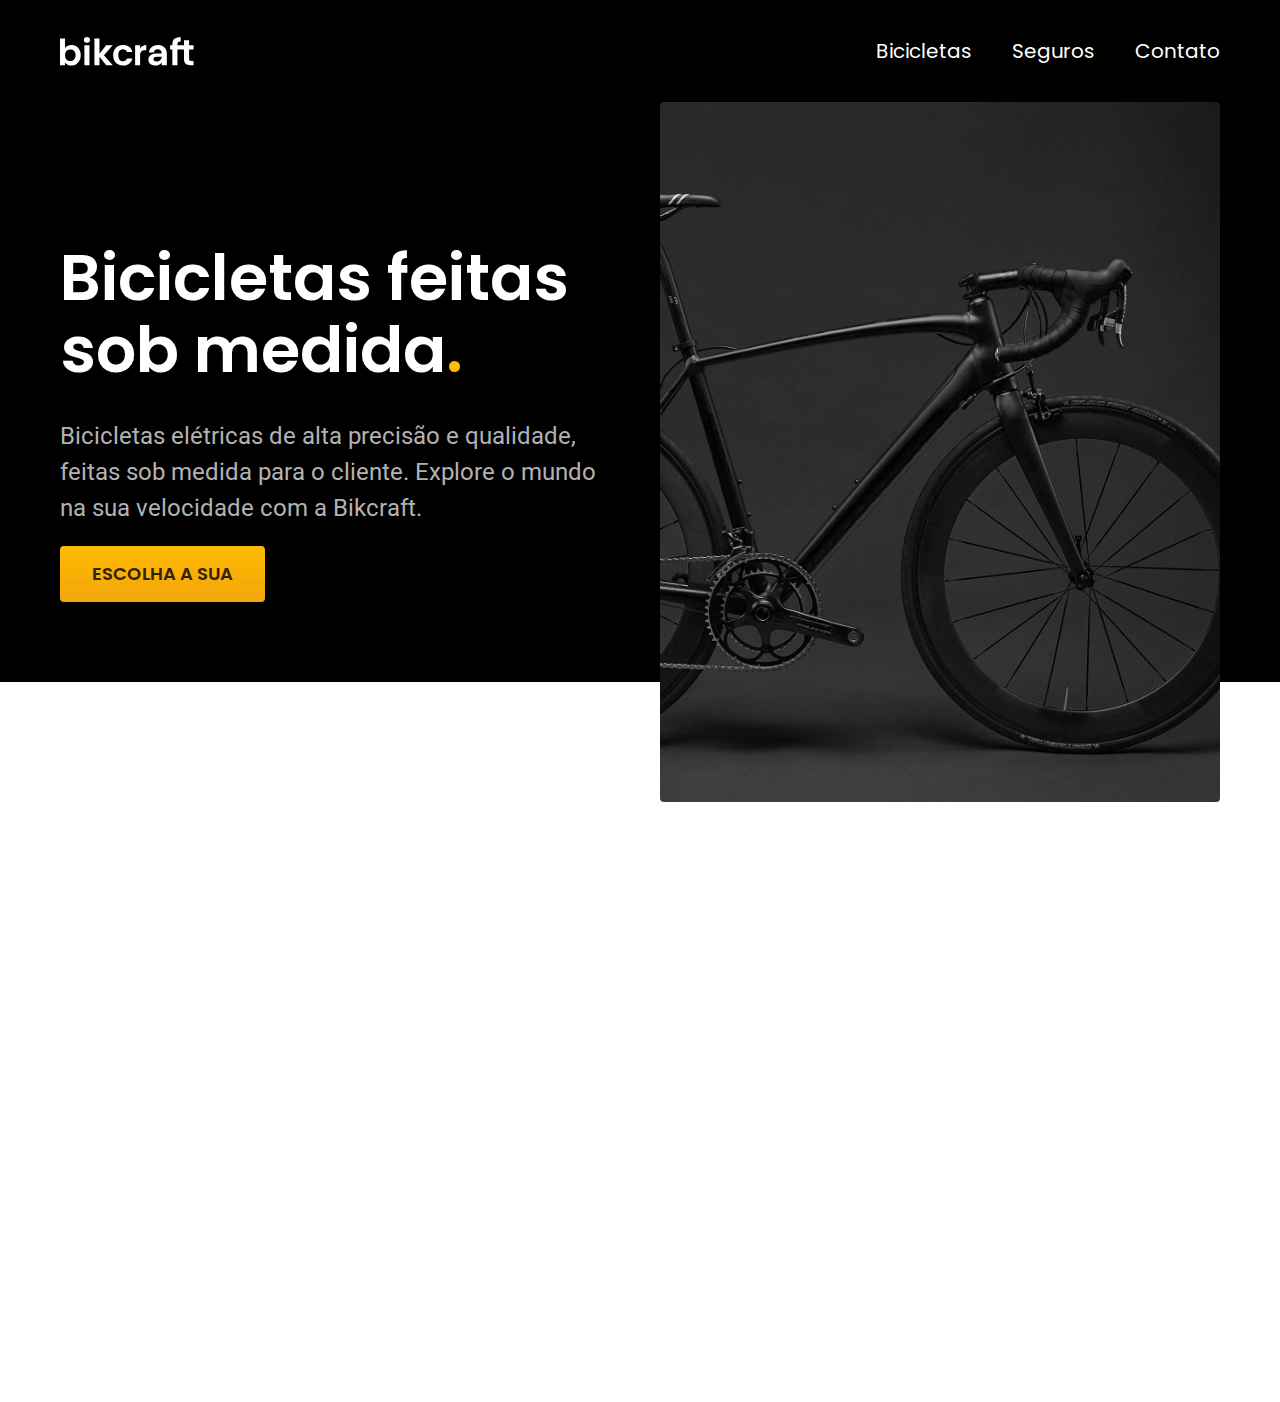
==== index.html @ b595d081 "introducao e css import" ====
<!DOCTYPE html>
<html lang="pr-br">

<head>
  <meta charset="UTF-8">
  <meta name="viewport" content="width=device-width, initial-scale=1.0">
  <title>Bikcraft - Bicicletas Elétricas</title>
  <meta name="description" content="Bicicletas elétricas de alta precisão e qualidade, feitas sob medida para o cliente. Explore o mundo na sua velocidade com a Bikcraft.">
  <link rel="stylesheet" href="./css/style.css">
  <link rel="preconnect" href="https://fonts.googleapis.com">
  <link rel="preconnect" href="https://fonts.gstatic.com" crossorigin>
  <link href="https://fonts.googleapis.com/css2?family=Poppins:ital,wght@0,100;0,200;0,300;0,400;0,500;0,600;0,700;0,800;0,900;1,100;1,200;1,300;1,400;1,500;1,600;1,700;1,800;1,900&family=Roboto:ital,wght@0,100;0,300;0,400;0,500;0,700;0,900;1,100;1,300;1,400;1,500;1,700;1,900&display=swap" rel="stylesheet">
</head>

<body>
  <header class="header-bg">
    <div class="header">
      <a href="./"><img src="/img/bikcraft.svg" alt=""></a>
      <nav aria-label="primaria">
        <ul class="header-menu">
          <li><a href="./bicicletas.html">Bicicletas</a></li>
          <li><a href="./seguros.html">Seguros</a></li>
          <li><a href="./contato.html">Contato</a></li>
        </ul>
      </nav>
    </div>
  </header>
  <main class="introducao-bg">
    <div class="introducao">
      <div class="introducao-conteudo">
        <h1>Bicicletas feitas sob medida<span>.</span></h1>
        <p>Bicicletas elétricas de alta precisão e qualidade, feitas sob medida para o cliente. Explore o mundo na sua velocidade com a Bikcraft.</p>
        <a class="btn" href="./bicicletas.html">Escolha a sua</a>
      </div>
      <div>
        <img src="/img/fotos/introducao.jpg" alt="Bicicleta elétrica preta">
      </div>
    </div>
  </main>
</body>

</html>
---- css/style.css ----
@import url(/css/global/global.css);
@import url(/css/global/header.css);

/* utilidades */
@import url(/css/utilidades/componentes.css);

/* home */
@import url(/css/home/introducao.css);
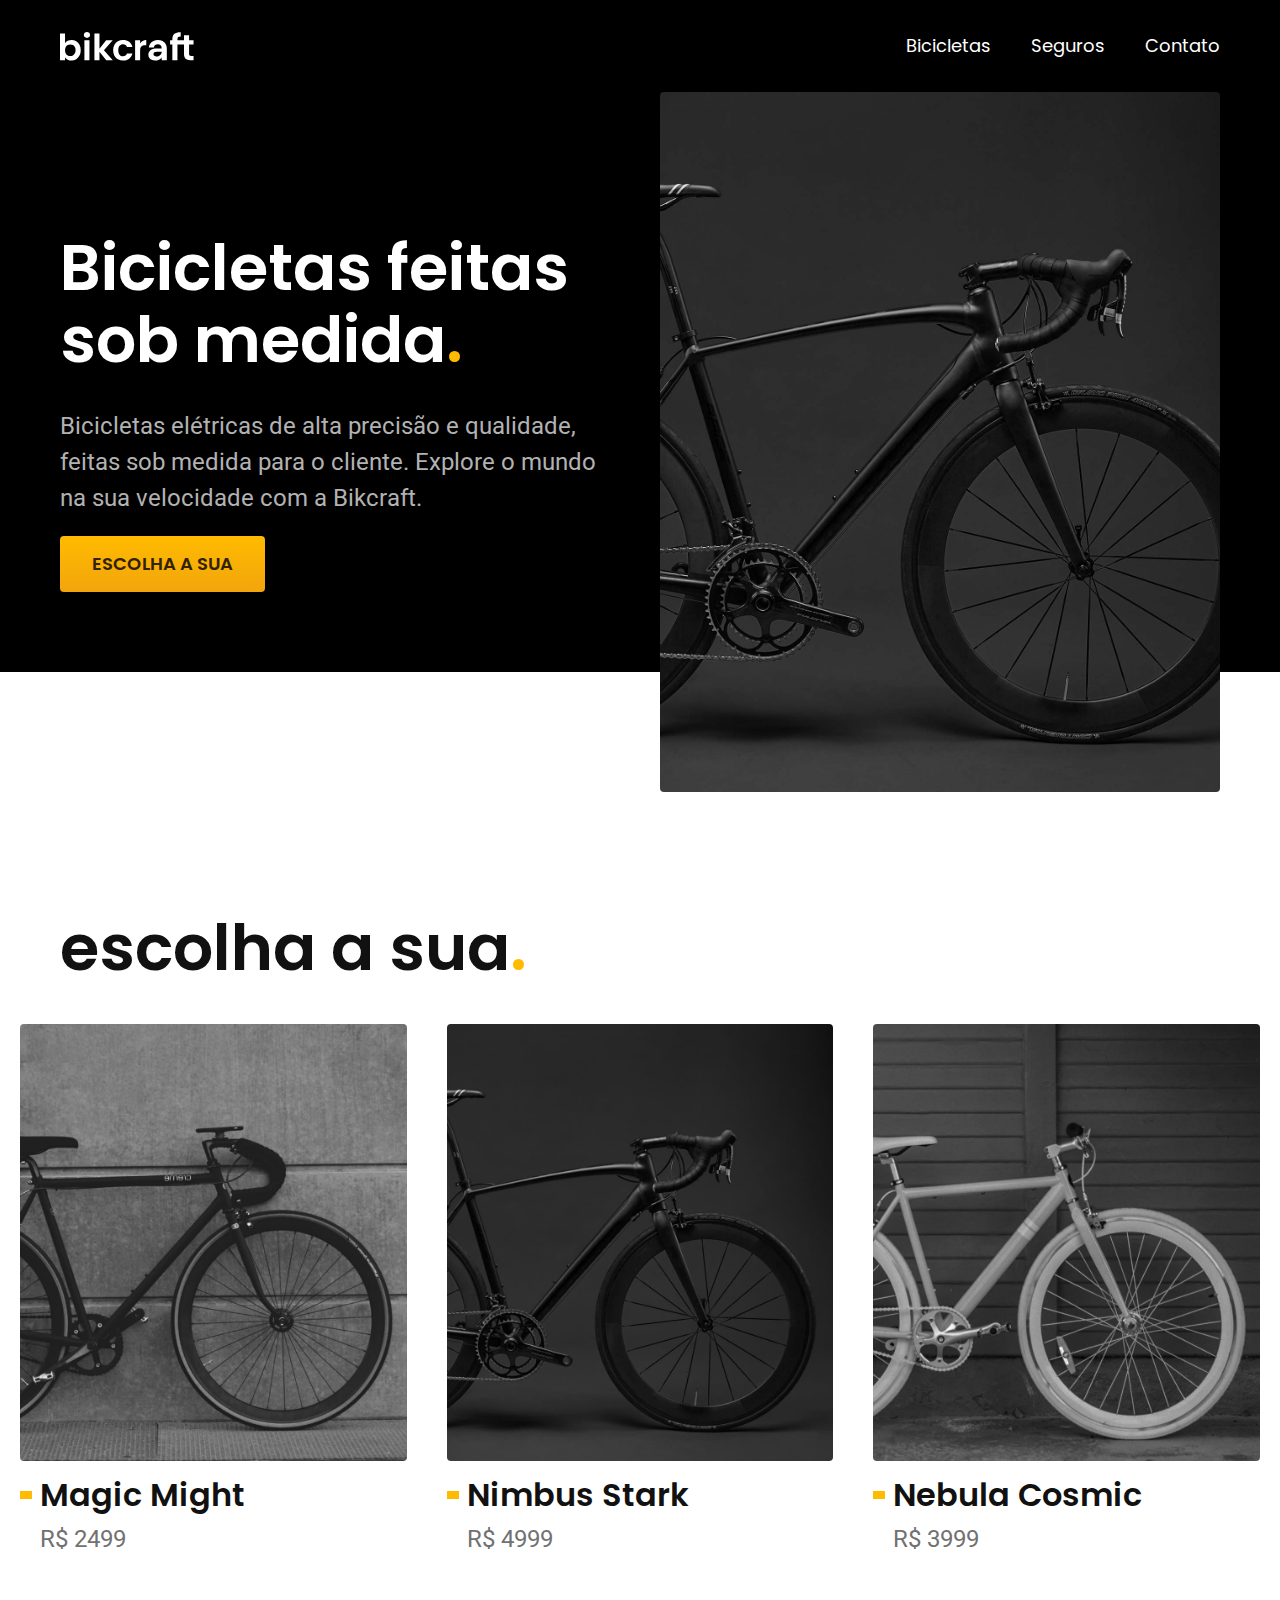
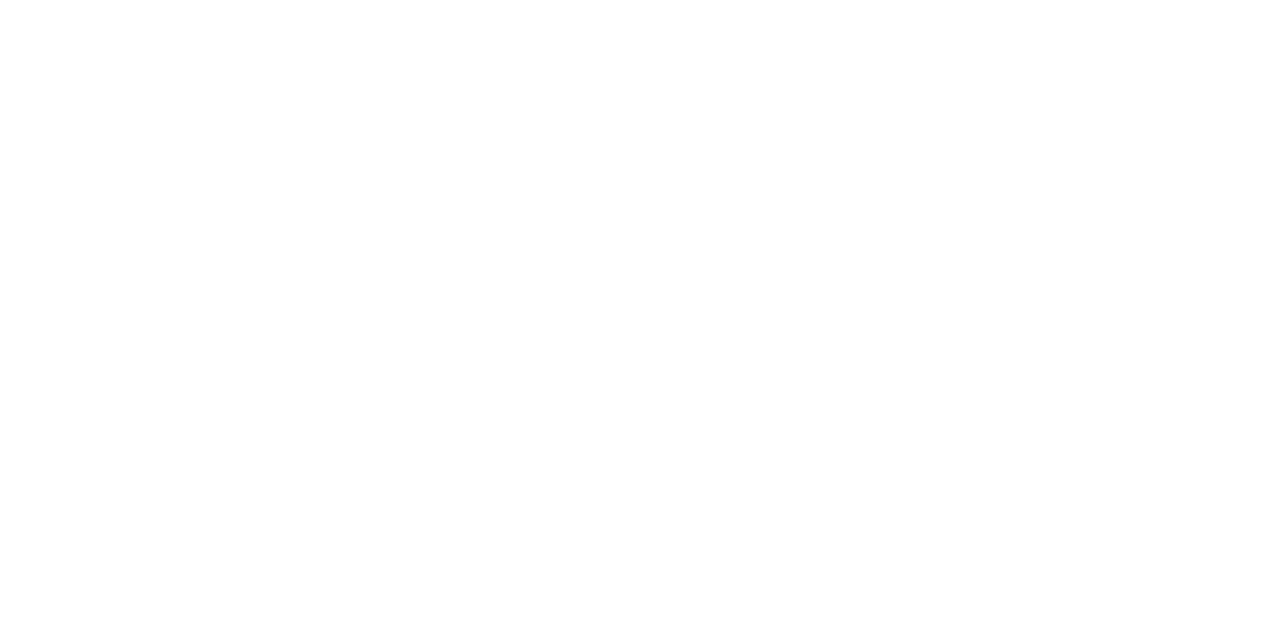
==== commit 618edbe6: "Correção da foto e área de esclher bike" ====
--- a/index.html
+++ b/index.html
@@ -14,10 +14,10 @@
 
 <body>
   <header class="header-bg">
-    <div class="header">
+    <div class="header container">
       <a href="./"><img src="/img/bikcraft.svg" alt=""></a>
       <nav aria-label="primaria">
-        <ul class="header-menu">
+        <ul class="header-menu cor-0 font-1-m">
           <li><a href="./bicicletas.html">Bicicletas</a></li>
           <li><a href="./seguros.html">Seguros</a></li>
           <li><a href="./contato.html">Contato</a></li>
@@ -26,10 +26,10 @@
     </div>
   </header>
   <main class="introducao-bg">
-    <div class="introducao">
+    <div class="introducao container">
       <div class="introducao-conteudo">
-        <h1>Bicicletas feitas sob medida<span>.</span></h1>
-        <p>Bicicletas elétricas de alta precisão e qualidade, feitas sob medida para o cliente. Explore o mundo na sua velocidade com a Bikcraft.</p>
+        <h1 class="font-1-xxl">Bicicletas feitas sob medida<span class="cor-p1">.</span></h1>
+        <p class="font-2-l cor-5">Bicicletas elétricas de alta precisão e qualidade, feitas sob medida para o cliente. Explore o mundo na sua velocidade com a Bikcraft.</p>
         <a class="btn" href="./bicicletas.html">Escolha a sua</a>
       </div>
       <div>
@@ -37,6 +37,37 @@
       </div>
     </div>
   </main>
+  <article class="bicicletas-lista">
+    <h2 class="font-1-xxl container">escolha a sua<span class="cor-p1">.</span></h2>
+    <ul>
+
+      <li>
+        <a href="./bicicletas/magic.html">
+          <img src="/img/bicicletas/magic-home.jpg" alt="Bicicleta Preta">
+          <h3 class="font-1-xl">Magic Might</h3>
+          <span class="font-2-l cor-8">R$ 2499</span>
+        </a>
+      </li>
+
+      <li>
+        <a href="./bicicletas/nimbus.html">
+          <img src="/img/bicicletas/nimbus-home.jpg" alt="Bicicleta Preta">
+          <h3 class="font-1-xl">Nimbus Stark</h3>
+          <span class="font-2-l cor-8">R$ 4999</span>
+        </a>
+      </li>
+
+      <li>
+        <a href="./bicicletas/nebula.html">
+          <img src="/img/bicicletas/nebula-home.jpg" alt="Bicicleta Branca">
+          <h3 class="font-1-xl">Nebula Cosmic</h3>
+          <span class="font-2-l cor-8">R$ 3999</span>
+        </a>
+      </li>
+
+    </ul>
+  </article>
+
 </body>
 
 </html>--- a/css/style.css
+++ b/css/style.css
@@ -3,6 +3,9 @@
 
 /* utilidades */
 @import url(/css/utilidades/componentes.css);
+@import url(/css/utilidades/tipografia.css);
+@import url(/css/utilidades/cores.css);
 
 /* home */
 @import url(/css/home/introducao.css);
+@import url(/css/home/bicicletas.css);
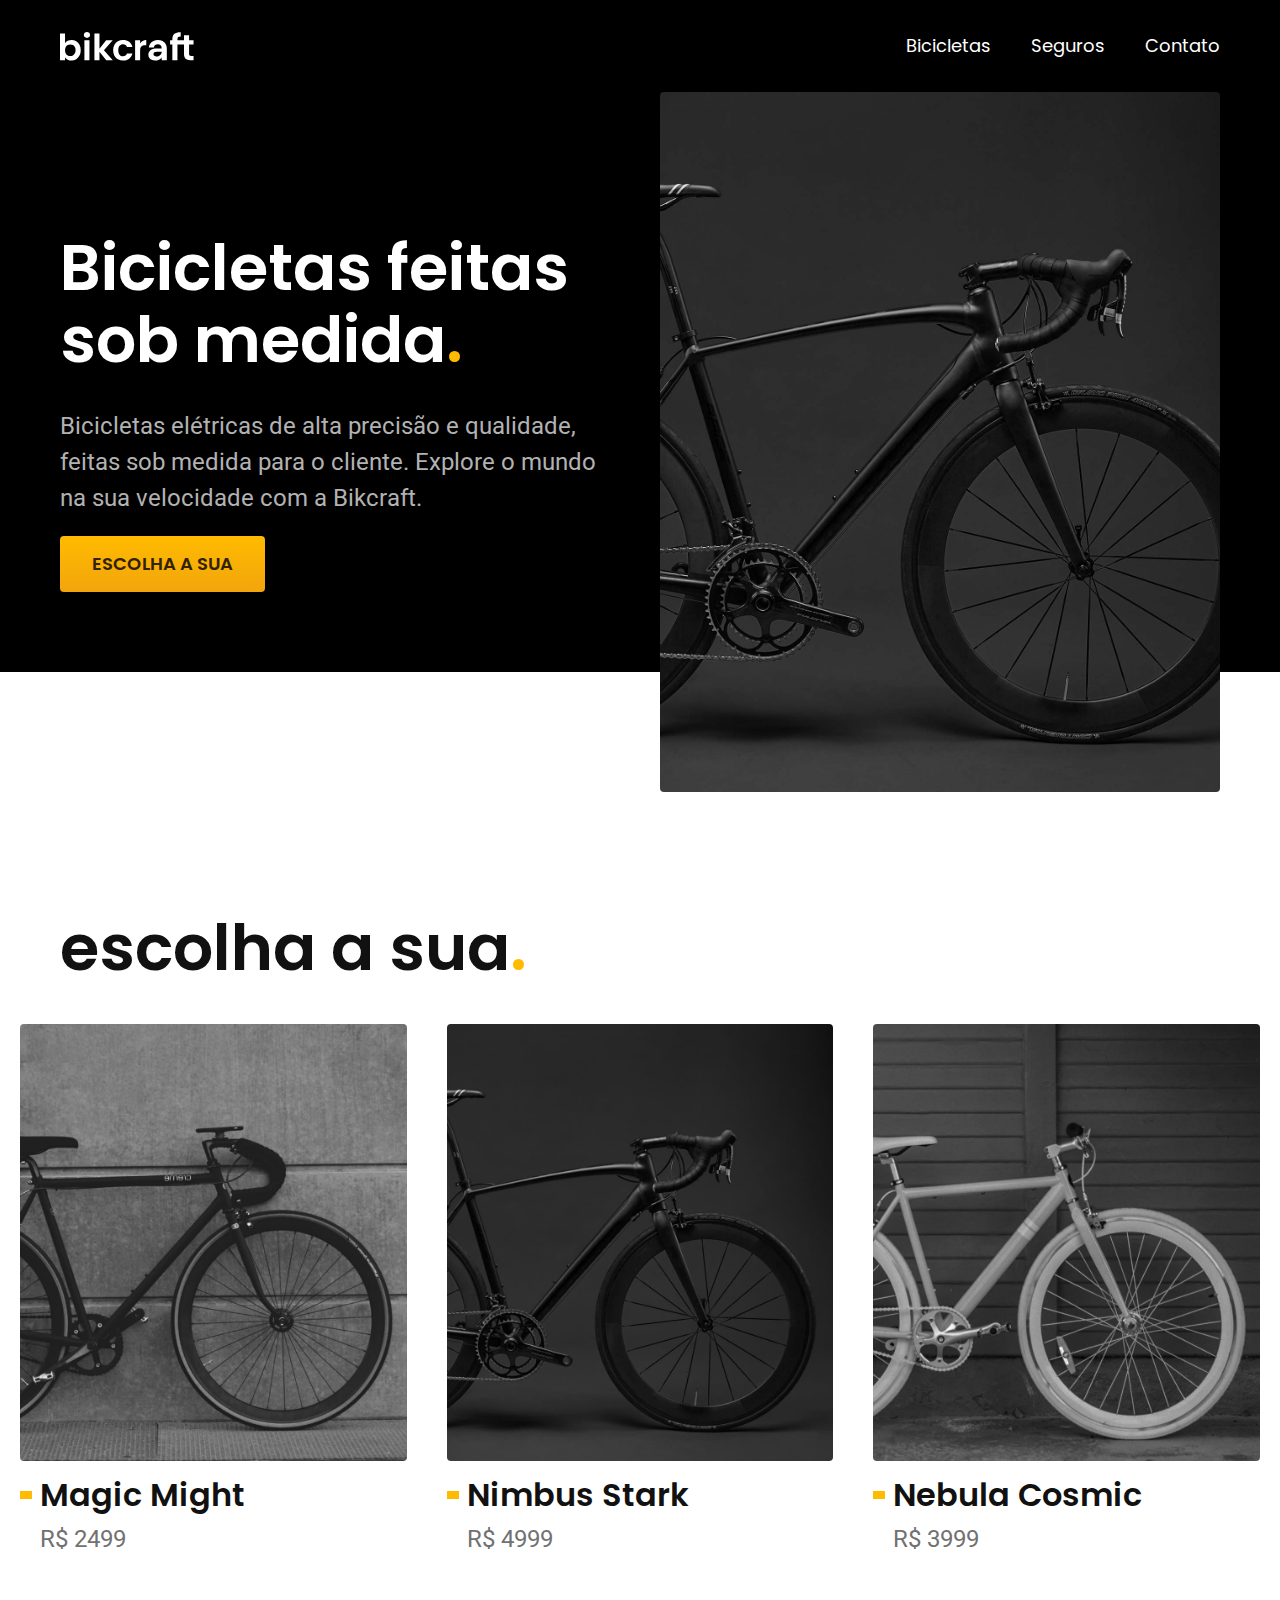
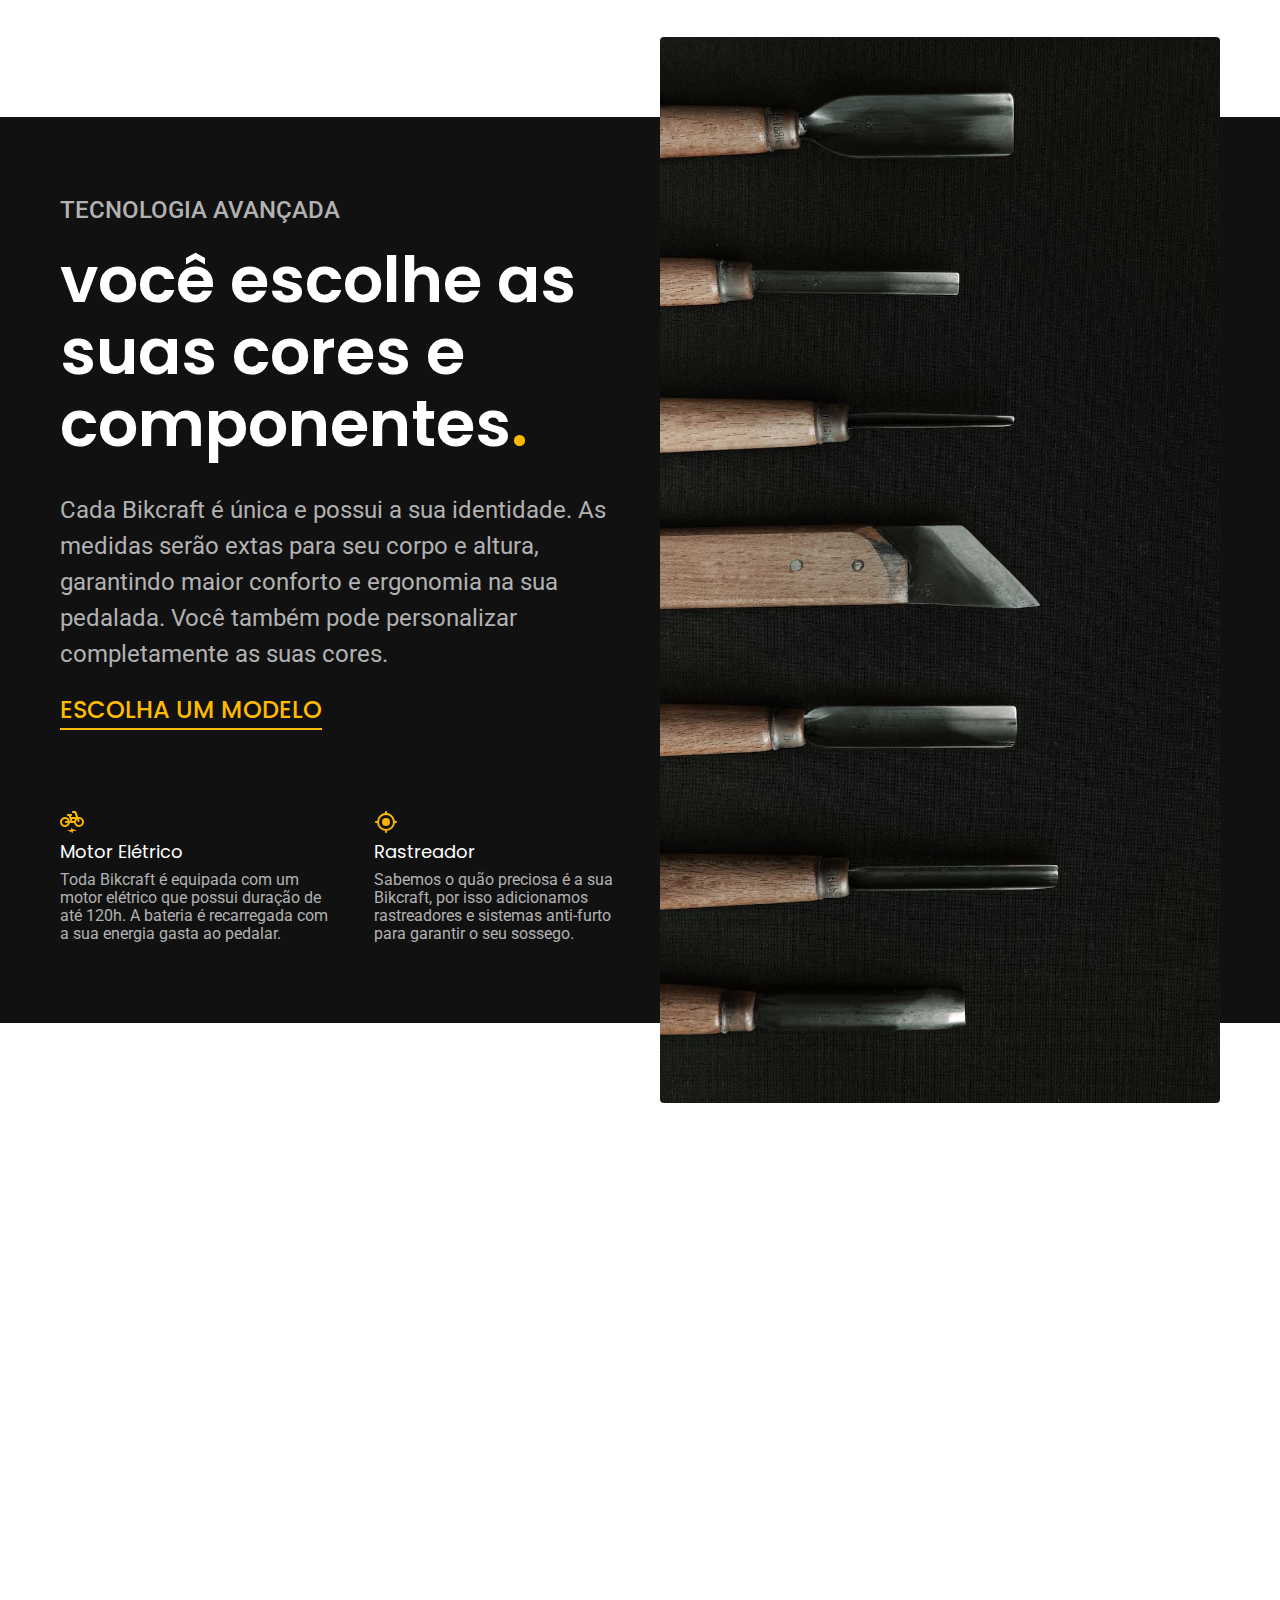
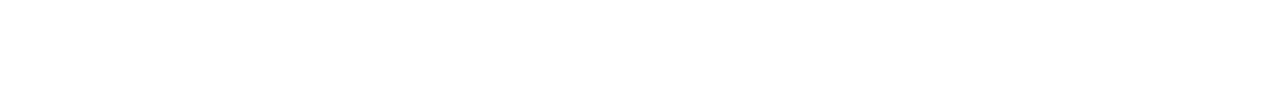
==== commit 5a471c65: "Ferramentas na home" ====
--- a/index.html
+++ b/index.html
@@ -67,7 +67,32 @@
 
     </ul>
   </article>
+  <article class="tecnologia-bg">
+    <div class="tecnologia container">
+      <div class="tecnologia-conteudo">
+        <span class="font-2-l-b cor-5">Tecnologia Avançada</span>
+        <h2 class="font-1-xxl cor-0">você escolhe as suas cores e componentes<span class="cor-p1">.</span></h2>
+        <p class="font-2-l cor-5">Cada Bikcraft é única e possui a sua identidade. As medidas serão extas para seu corpo e altura, garantindo maior conforto e ergonomia na sua pedalada. Você também pode personalizar completamente as suas cores.</p>
+        <a class="link" href="./bicicletas.html">Escolha um modelo</a>
 
+        <div class="tecnologia-vantagens">
+          <div>
+            <img src="/img/icones/eletrica.svg" alt="">
+            <h3 class="font-1-m cor-0">Motor Elétrico</h3>
+            <p class="font-2-s cor-5">Toda Bikcraft é equipada com um motor elétrico que possui duração de até 120h. A bateria é recarregada com a sua energia gasta ao pedalar.</p>
+          </div>
+
+          <div>
+            <img src="/img/icones/rastreador.svg" alt="">
+            <h3 class="font-1-m cor-0">Rastreador</h3>
+            <p class="font-2-s cor-5">Sabemos o quão preciosa é a sua Bikcraft, por isso adicionamos rastreadores e sistemas anti-furto para garantir o seu sossego.</p>
+          </div>
+        </div>
+
+      </div>
+      <div class="tecnologia-imagem"><img src="/img/fotos/tecnologia.jpg" alt="ferramentas"></div>
+    </div>
+    <article>
 </body>
 
 </html>--- a/css/style.css
+++ b/css/style.css
@@ -9,3 +9,4 @@
 /* home */
 @import url(/css/home/introducao.css);
 @import url(/css/home/bicicletas.css);
+@import url(/css/home/tecnologia.css);
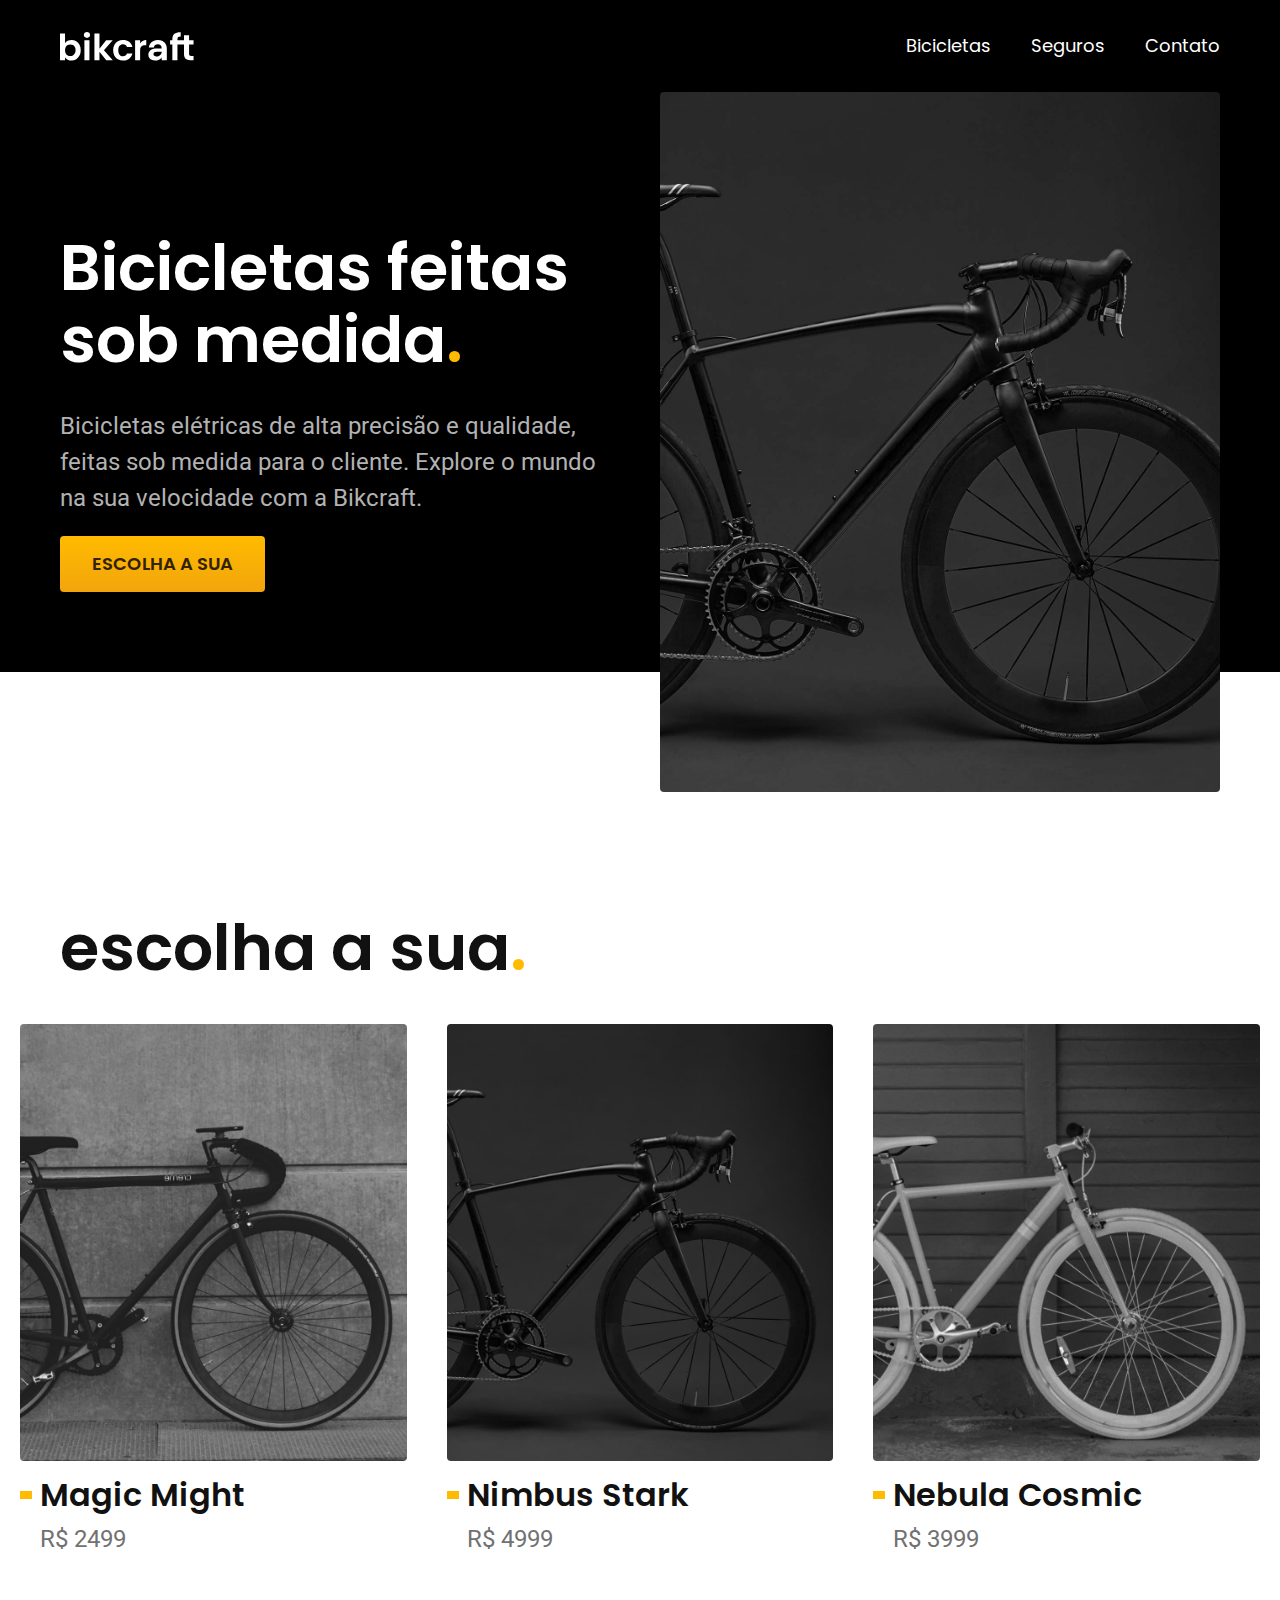
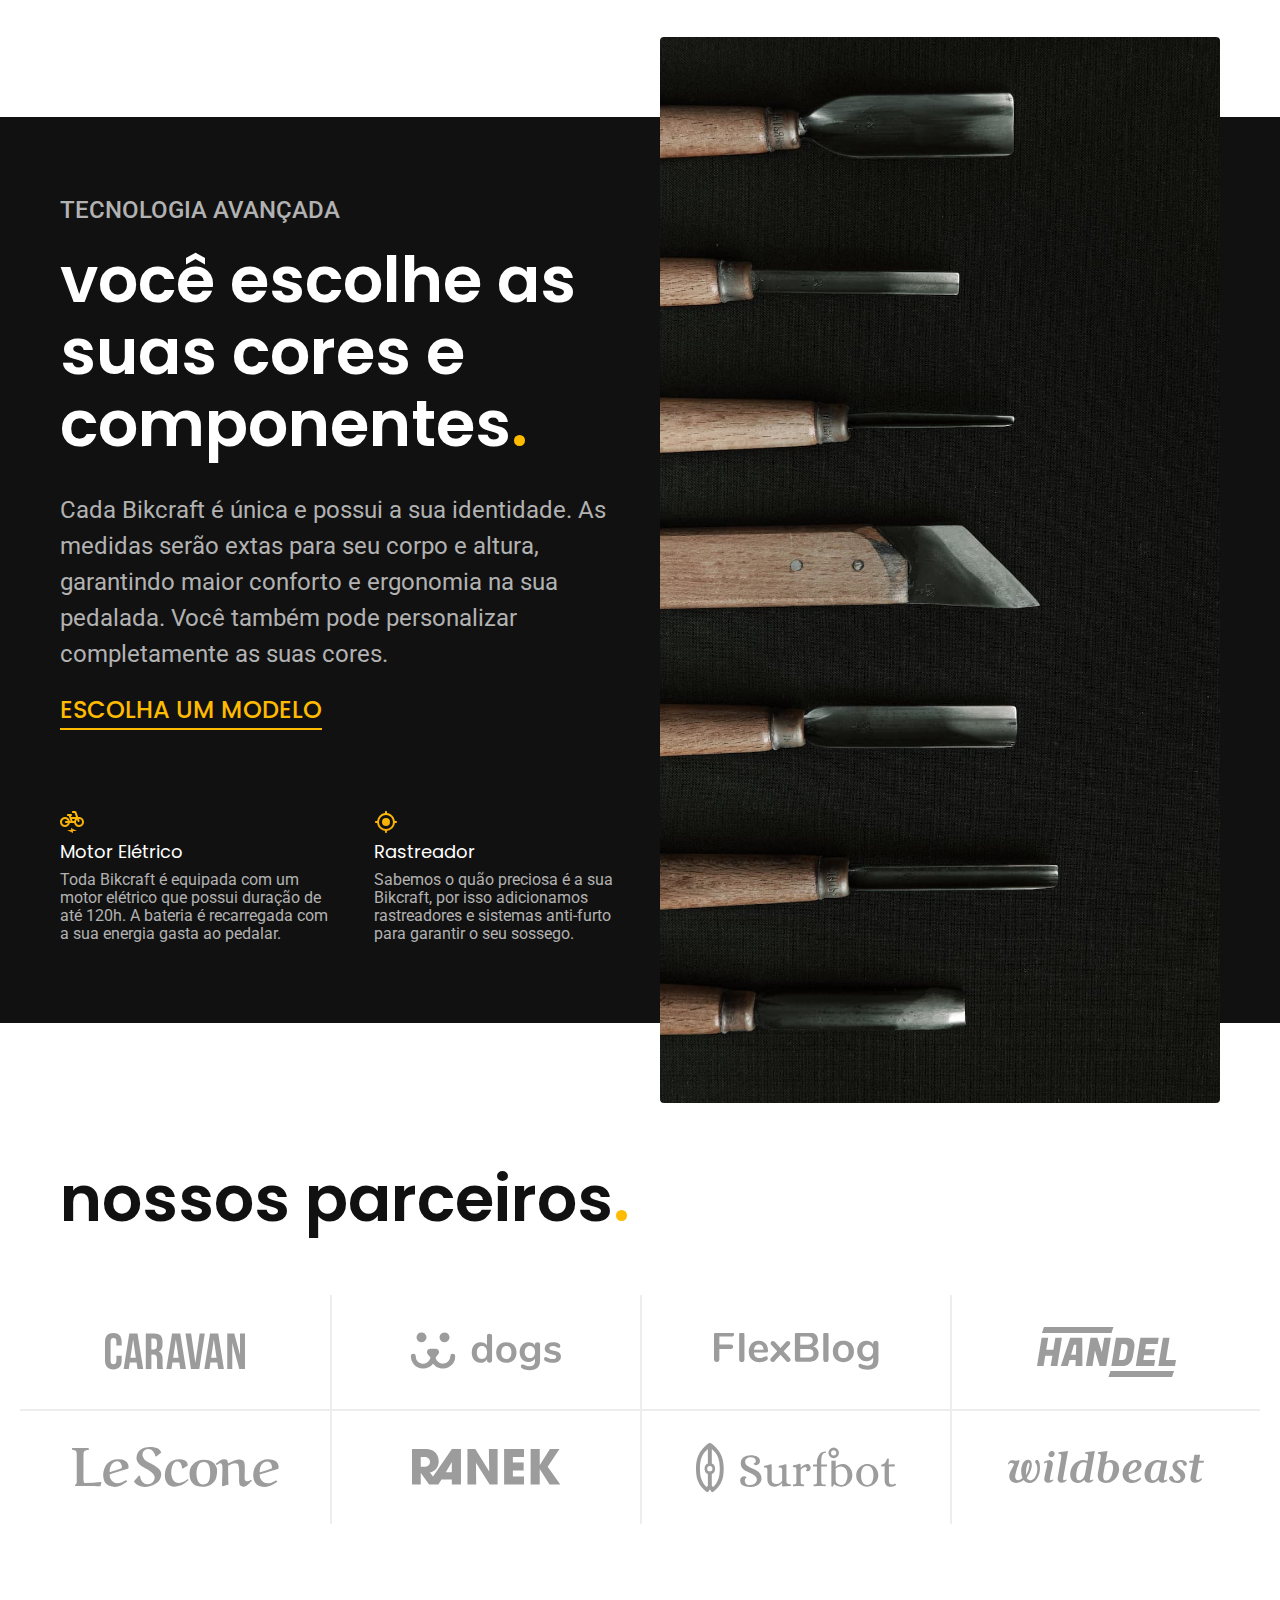
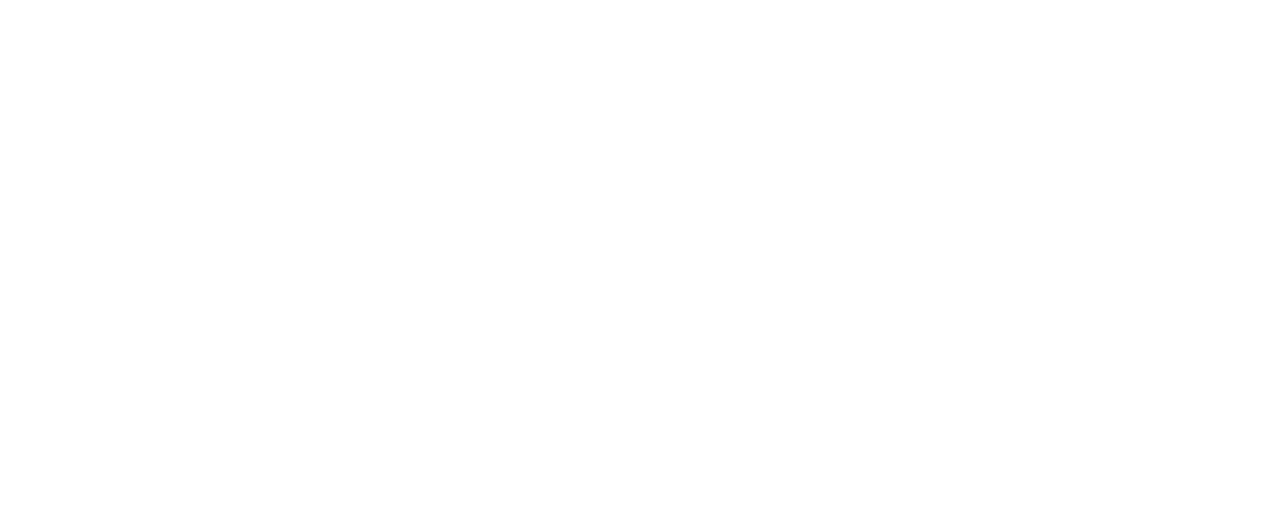
==== commit 1f17c250: "Add nossos parceiros" ====
--- a/index.html
+++ b/index.html
@@ -92,7 +92,22 @@
       </div>
       <div class="tecnologia-imagem"><img src="/img/fotos/tecnologia.jpg" alt="ferramentas"></div>
     </div>
-    <article>
+  </article>
+
+  <section class="parceiros">
+    <h2 class="font-1-xxl container">nossos parceiros<span class="cor-p1">.</span></h2>
+    <ul>
+      <li><img src="/img/parceiros/caravan.svg" alt="caravan"></li>
+      <li><img src="/img/parceiros/dogs.svg" alt="dogs"></li>
+      <li><img src="/img/parceiros/flexblog.svg" alt="flexblog"></li>
+      <li><img src="/img/parceiros/handel.svg" alt="hendel"></li>
+      <li><img src="/img/parceiros/lescone.svg" alt="lescone"></li>
+      <li><img src="/img/parceiros/ranek.svg" alt="ranek"></li>
+      <li><img src="/img/parceiros/surfbot.svg" alt="surfbot"></li>
+      <li><img src="/img/parceiros/wildbeast.svg" alt="wildbeast"></li>
+    </ul>
+
+  </section>
 </body>
 
 </html>--- a/css/style.css
+++ b/css/style.css
@@ -10,3 +10,4 @@
 @import url(/css/home/introducao.css);
 @import url(/css/home/bicicletas.css);
 @import url(/css/home/tecnologia.css);
+@import url(/css/home/parceiros.css);
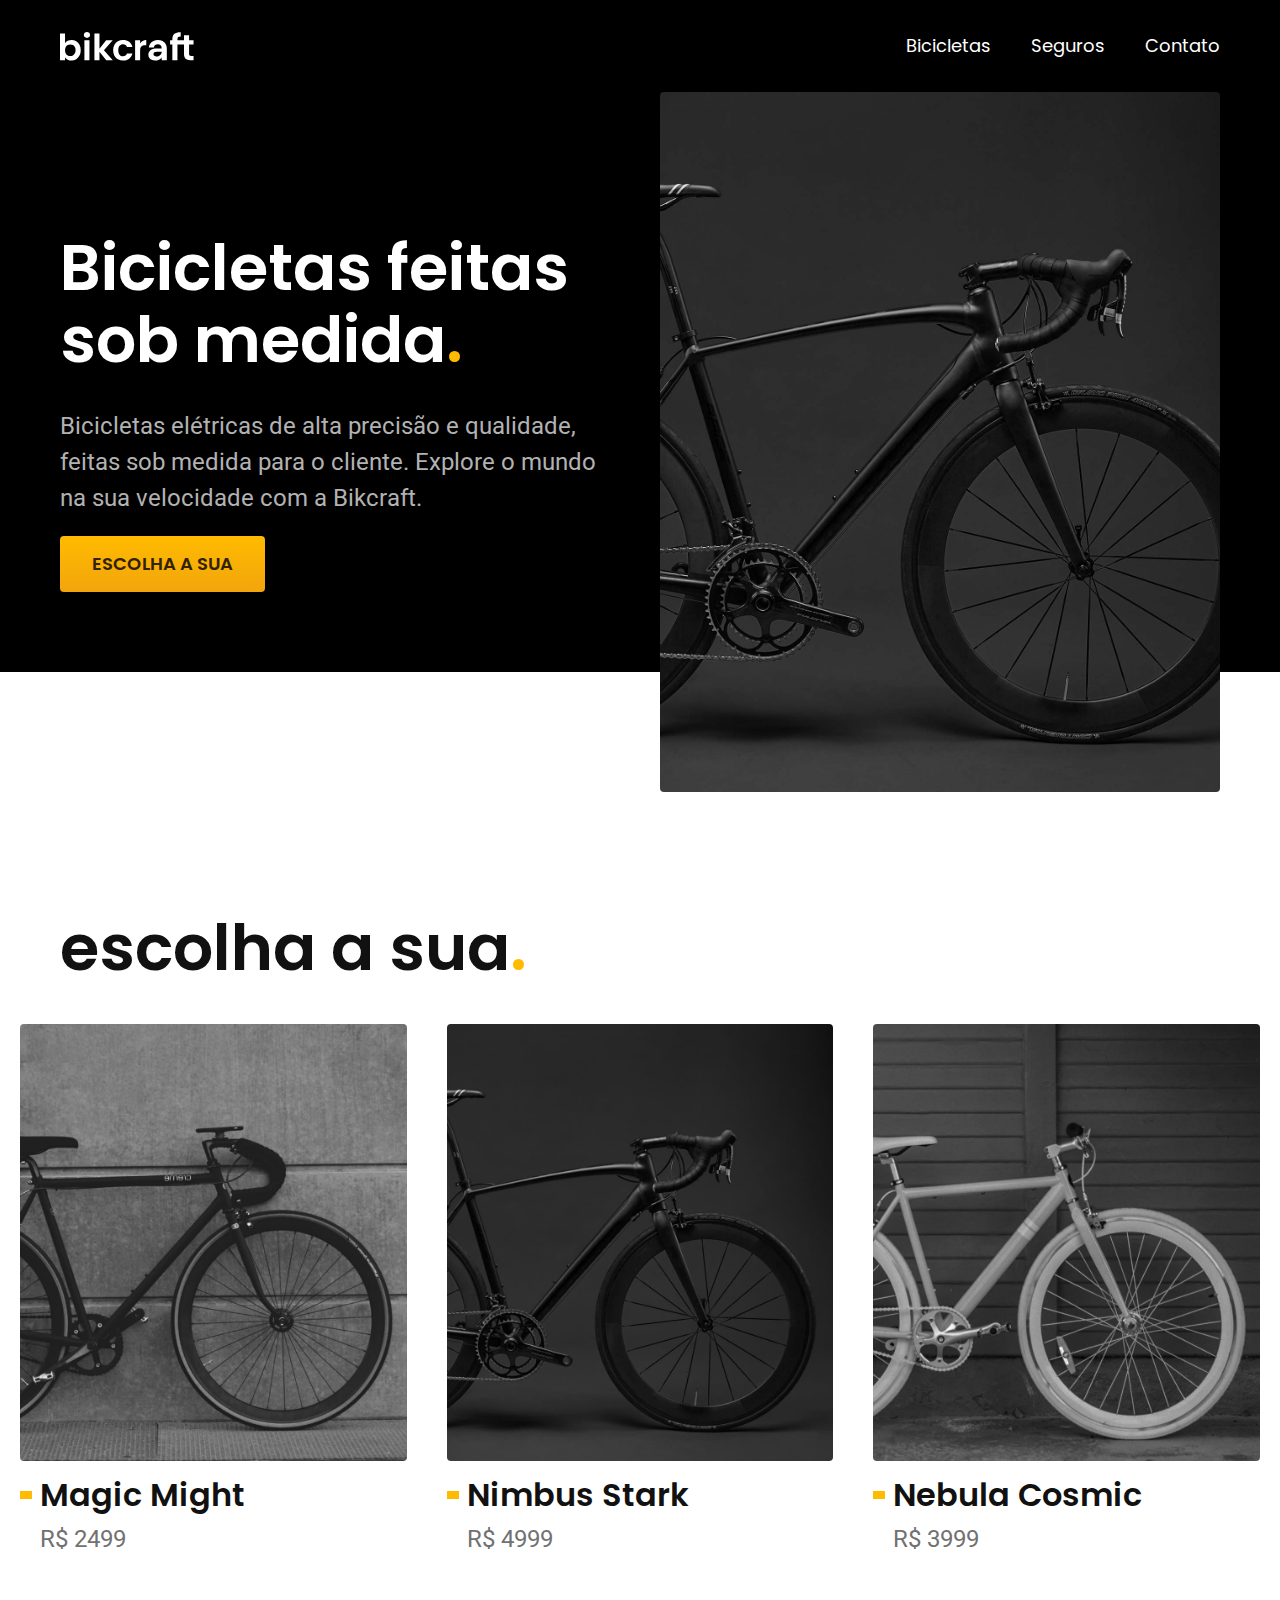
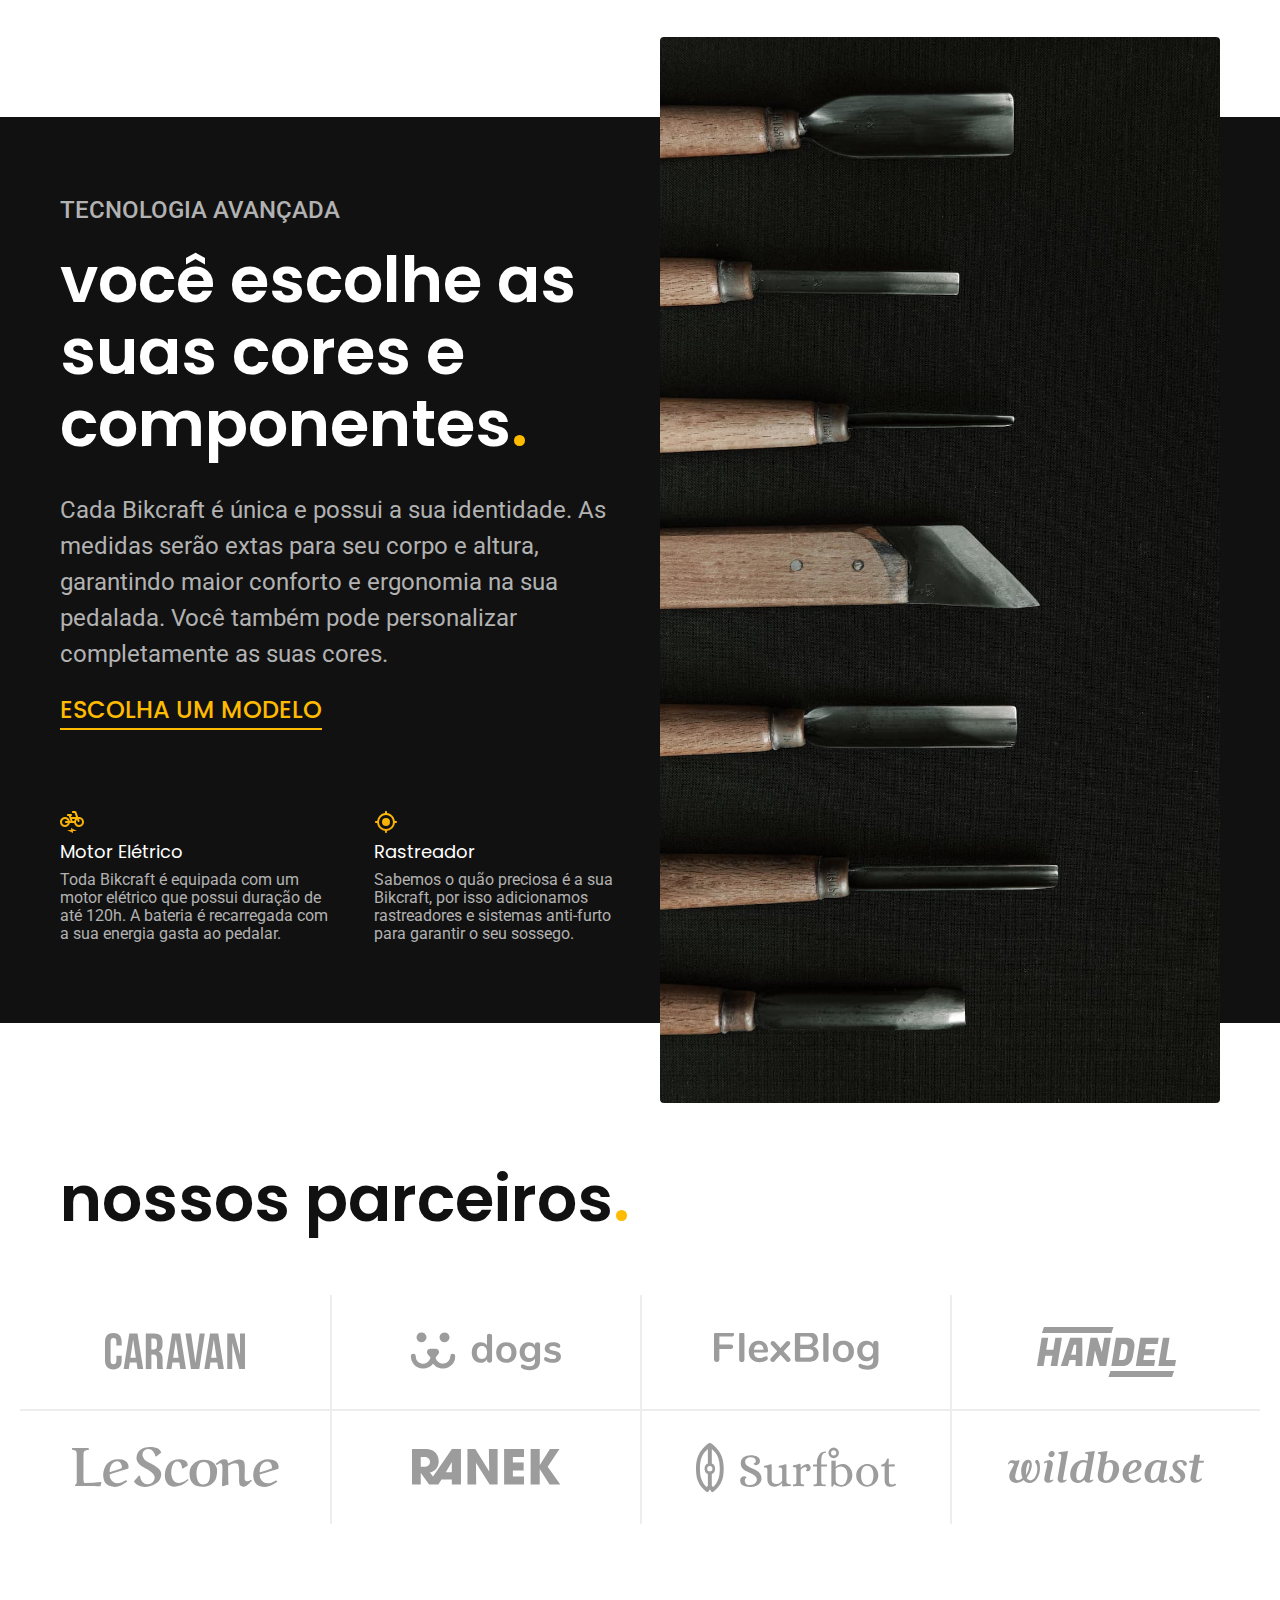
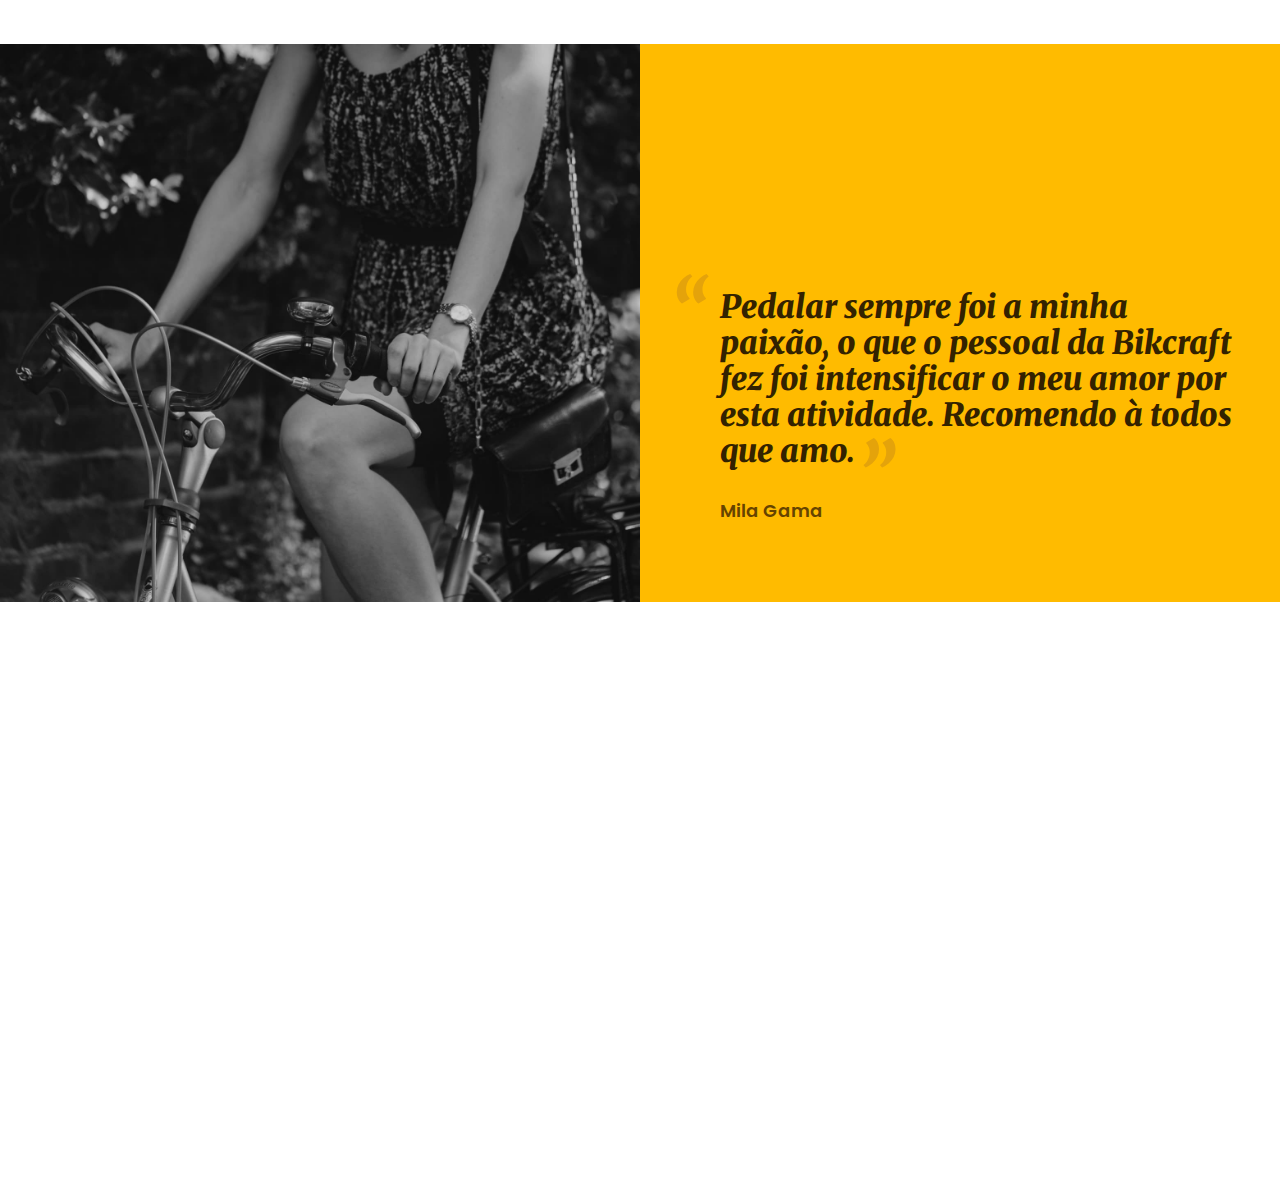
==== commit 01399d47: "Área de depoimento adicionada" ====
--- a/index.html
+++ b/index.html
@@ -10,6 +10,7 @@
   <link rel="preconnect" href="https://fonts.googleapis.com">
   <link rel="preconnect" href="https://fonts.gstatic.com" crossorigin>
   <link href="https://fonts.googleapis.com/css2?family=Poppins:ital,wght@0,100;0,200;0,300;0,400;0,500;0,600;0,700;0,800;0,900;1,100;1,200;1,300;1,400;1,500;1,600;1,700;1,800;1,900&family=Roboto:ital,wght@0,100;0,300;0,400;0,500;0,700;0,900;1,100;1,300;1,400;1,500;1,700;1,900&display=swap" rel="stylesheet">
+  <link href="https://fonts.googleapis.com/css2?family=Merriweather:ital,wght@0,300;0,400;0,700;0,900;1,300;1,400;1,700;1,900&display=swap" rel="stylesheet">
 </head>
 
 <body>
@@ -108,6 +109,15 @@
     </ul>
 
   </section>
+  <section aria-label="depoimento" class="depoimento">
+    <div class="depoimento-img"><img src="/img/fotos/depoimento.jpg" alt="Garota pedalando uma bikcraft"></div>
+    <div class="depoimento-conteudo">
+      <blockquote class="font-1-xl cor-p5">
+        <p class="depoimento-texto">Pedalar sempre foi a minha paixão, o que o pessoal da Bikcraft fez foi intensificar o meu amor por esta atividade. Recomendo à todos que amo.</p>
+      </blockquote>
+      <span class="depoimento-nome font-1-m-b cor-p4">Mila Gama</span>
+    </div>
+  </section>
 </body>
 
 </html>--- a/css/style.css
+++ b/css/style.css
@@ -11,3 +11,4 @@
 @import url(/css/home/bicicletas.css);
 @import url(/css/home/tecnologia.css);
 @import url(/css/home/parceiros.css);
+@import url(/css/home/depoimento.css);
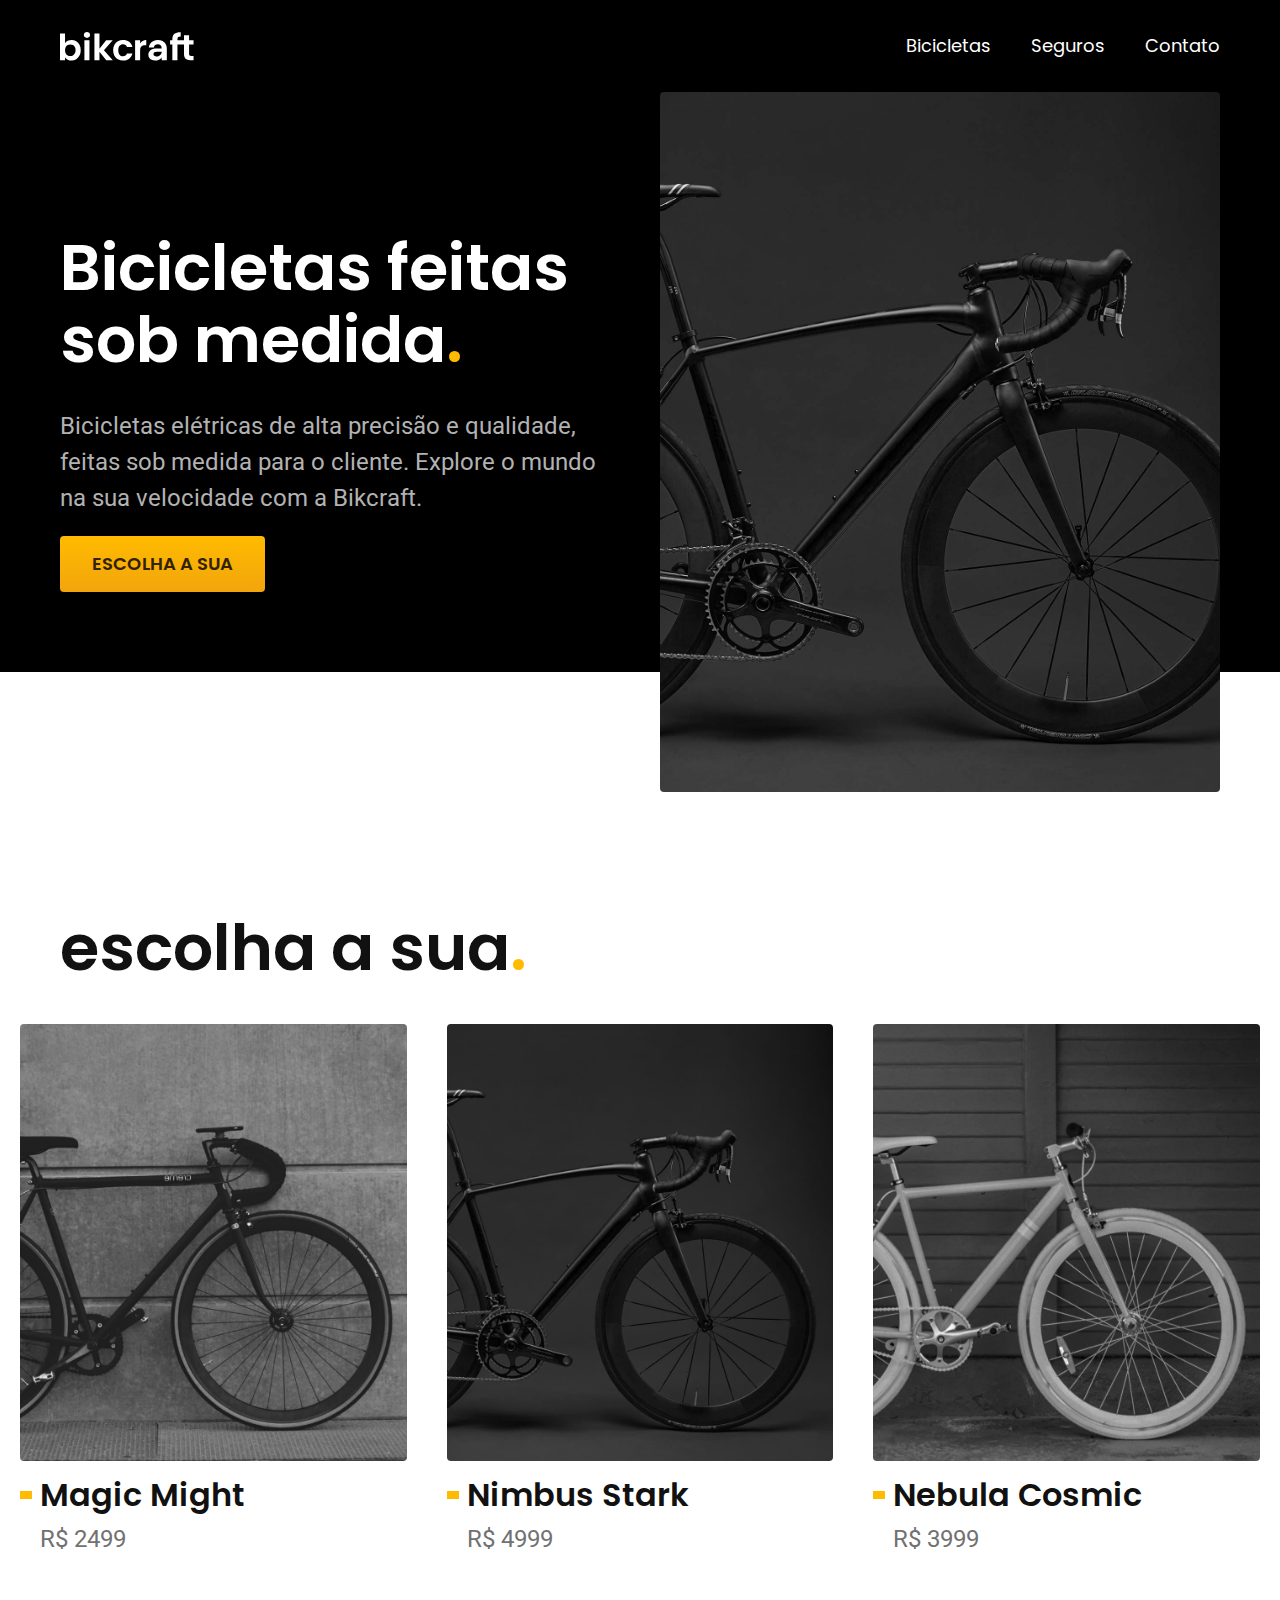
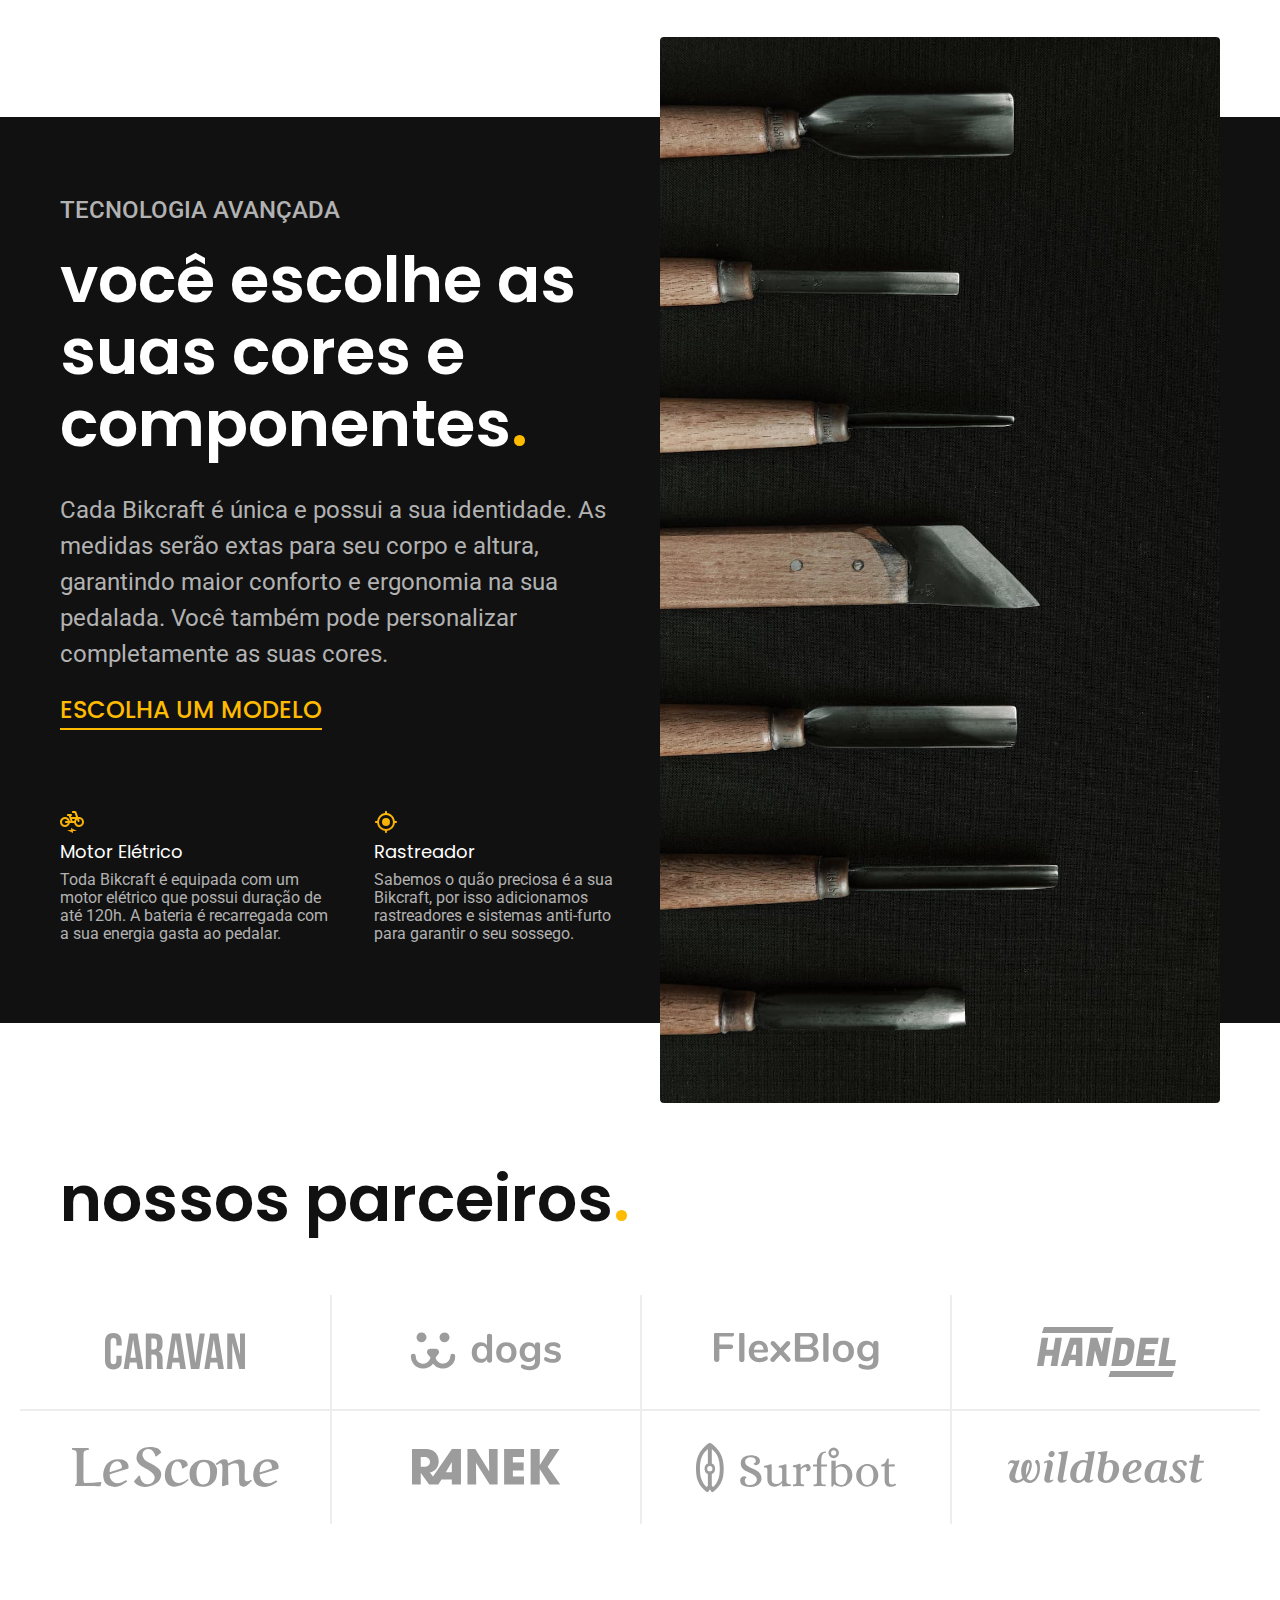
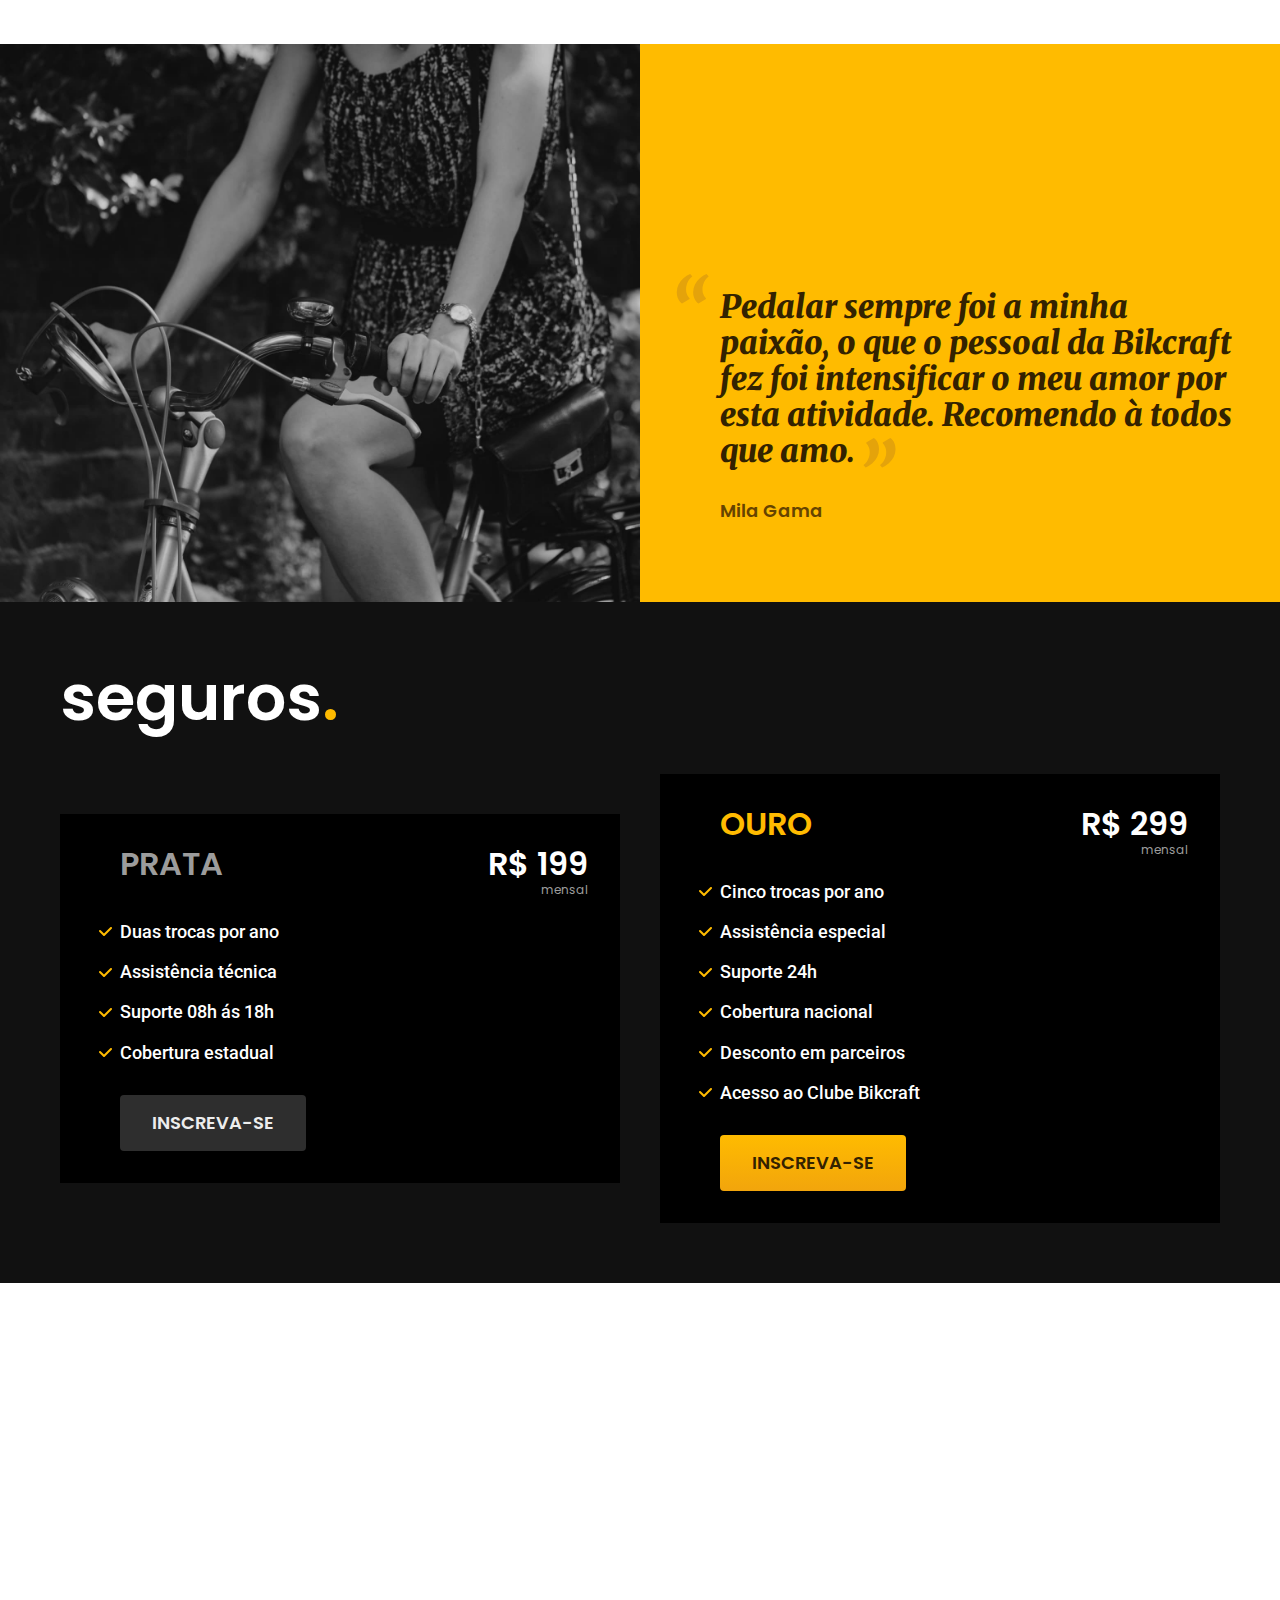
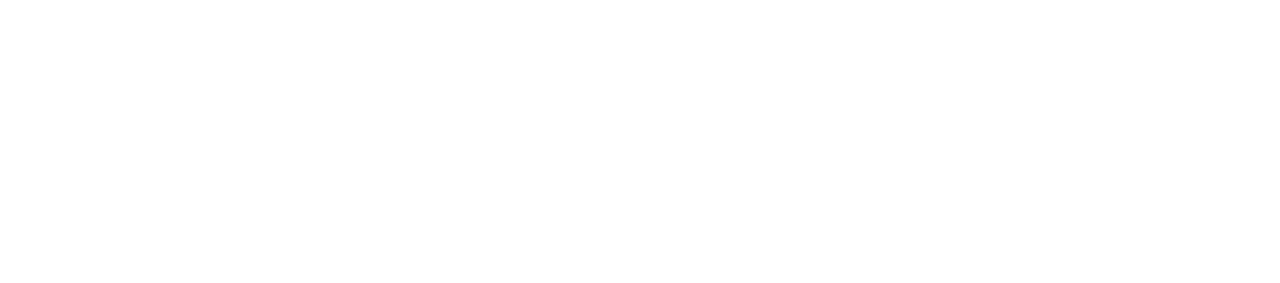
==== commit a1cee7bb: "Add Seguros" ====
--- a/index.html
+++ b/index.html
@@ -109,6 +109,7 @@
     </ul>
 
   </section>
+
   <section aria-label="depoimento" class="depoimento">
     <div class="depoimento-img"><img src="/img/fotos/depoimento.jpg" alt="Garota pedalando uma bikcraft"></div>
     <div class="depoimento-conteudo">
@@ -118,6 +119,41 @@
       <span class="depoimento-nome font-1-m-b cor-p4">Mila Gama</span>
     </div>
   </section>
+
+  <article class="seguros-bg">
+    <div class="seguros-conteudo container">
+      <h2 class="font-1-xxl cor-0">seguros<span class="cor-p1">.</span></h2>
+
+      <div class="seguros-item">
+        <h3 class="font-1-xl cor-6">PRATA</h3>
+        <span class="font-1-xl cor-0">R$ 199 <span class="font-1-xs cor-6">mensal</span></span>
+        <ul class="font-2-m cor-0">
+          <li>Duas trocas por ano</li>
+          <li>Assistência técnica</li>
+          <li>Suporte 08h ás 18h</li>
+          <li>Cobertura estadual</li>
+        </ul>
+        <a class="btn secundario" href="./orcamento.html">Inscreva-se</a>
+      </div>
+
+      <div class="seguros-item">
+        <h3 class="font-1-xl cor-p1">OURO</h3>
+        <span class="font-1-xl cor-0">R$ 299 <span class="font-1-xs cor-6">mensal</span></span>
+        <ul class="font-2-m cor-0">
+          <li>Cinco trocas por ano</li>
+          <li>Assistência especial</li>
+          <li>Suporte 24h</li>
+          <li>Cobertura nacional</li>
+          <li>Desconto em parceiros</li>
+          <li>Acesso ao Clube Bikcraft</li>
+        </ul>
+        <a class="btn" href="./orcamento.html">Inscreva-se</a>
+      </div>
+
+
+
+    </div>
+  </article>
 </body>
 
 </html>--- a/css/style.css
+++ b/css/style.css
@@ -1,5 +1,6 @@
 @import url(/css/global/global.css);
 @import url(/css/global/header.css);
+@import url(/css/global/footer.css);
 
 /* utilidades */
 @import url(/css/utilidades/componentes.css);
@@ -12,3 +13,6 @@
 @import url(/css/home/tecnologia.css);
 @import url(/css/home/parceiros.css);
 @import url(/css/home/depoimento.css);
+
+/* seguros */
+@import url(/css/seguros/seguros.css);
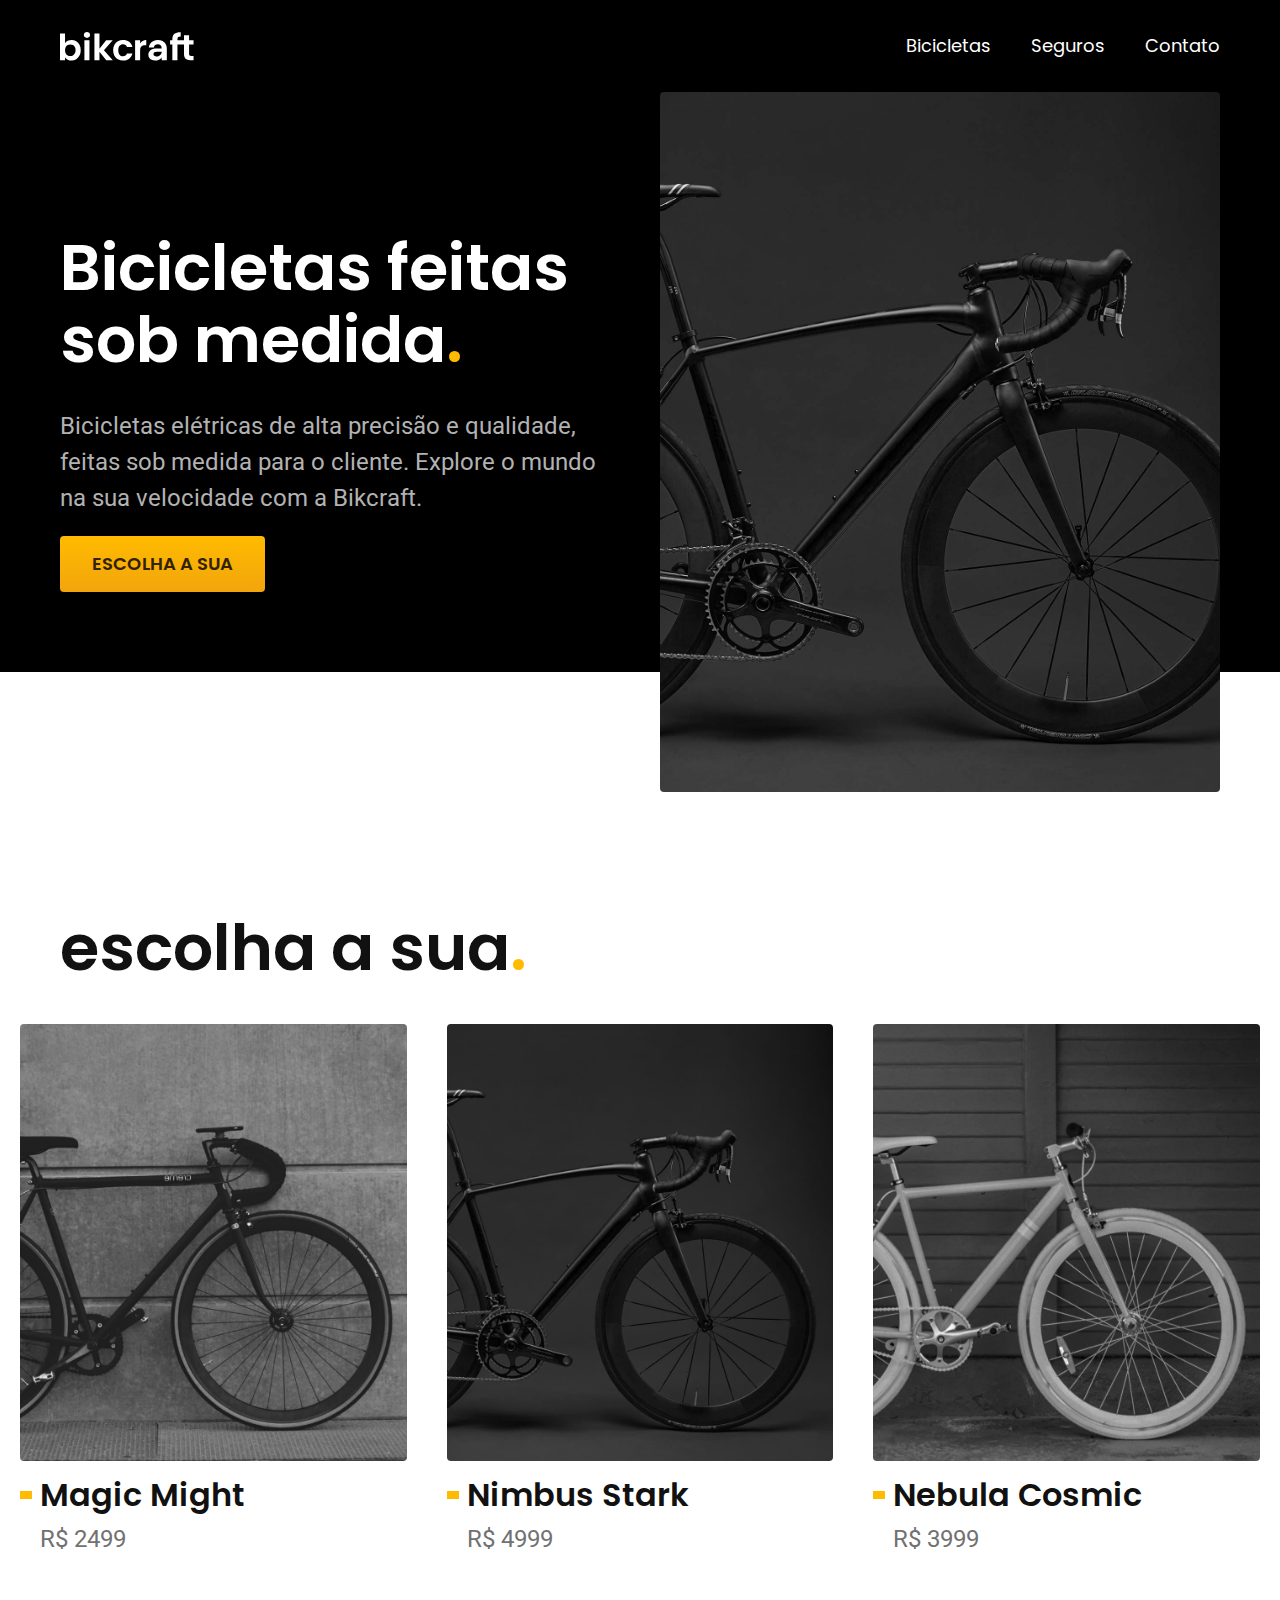
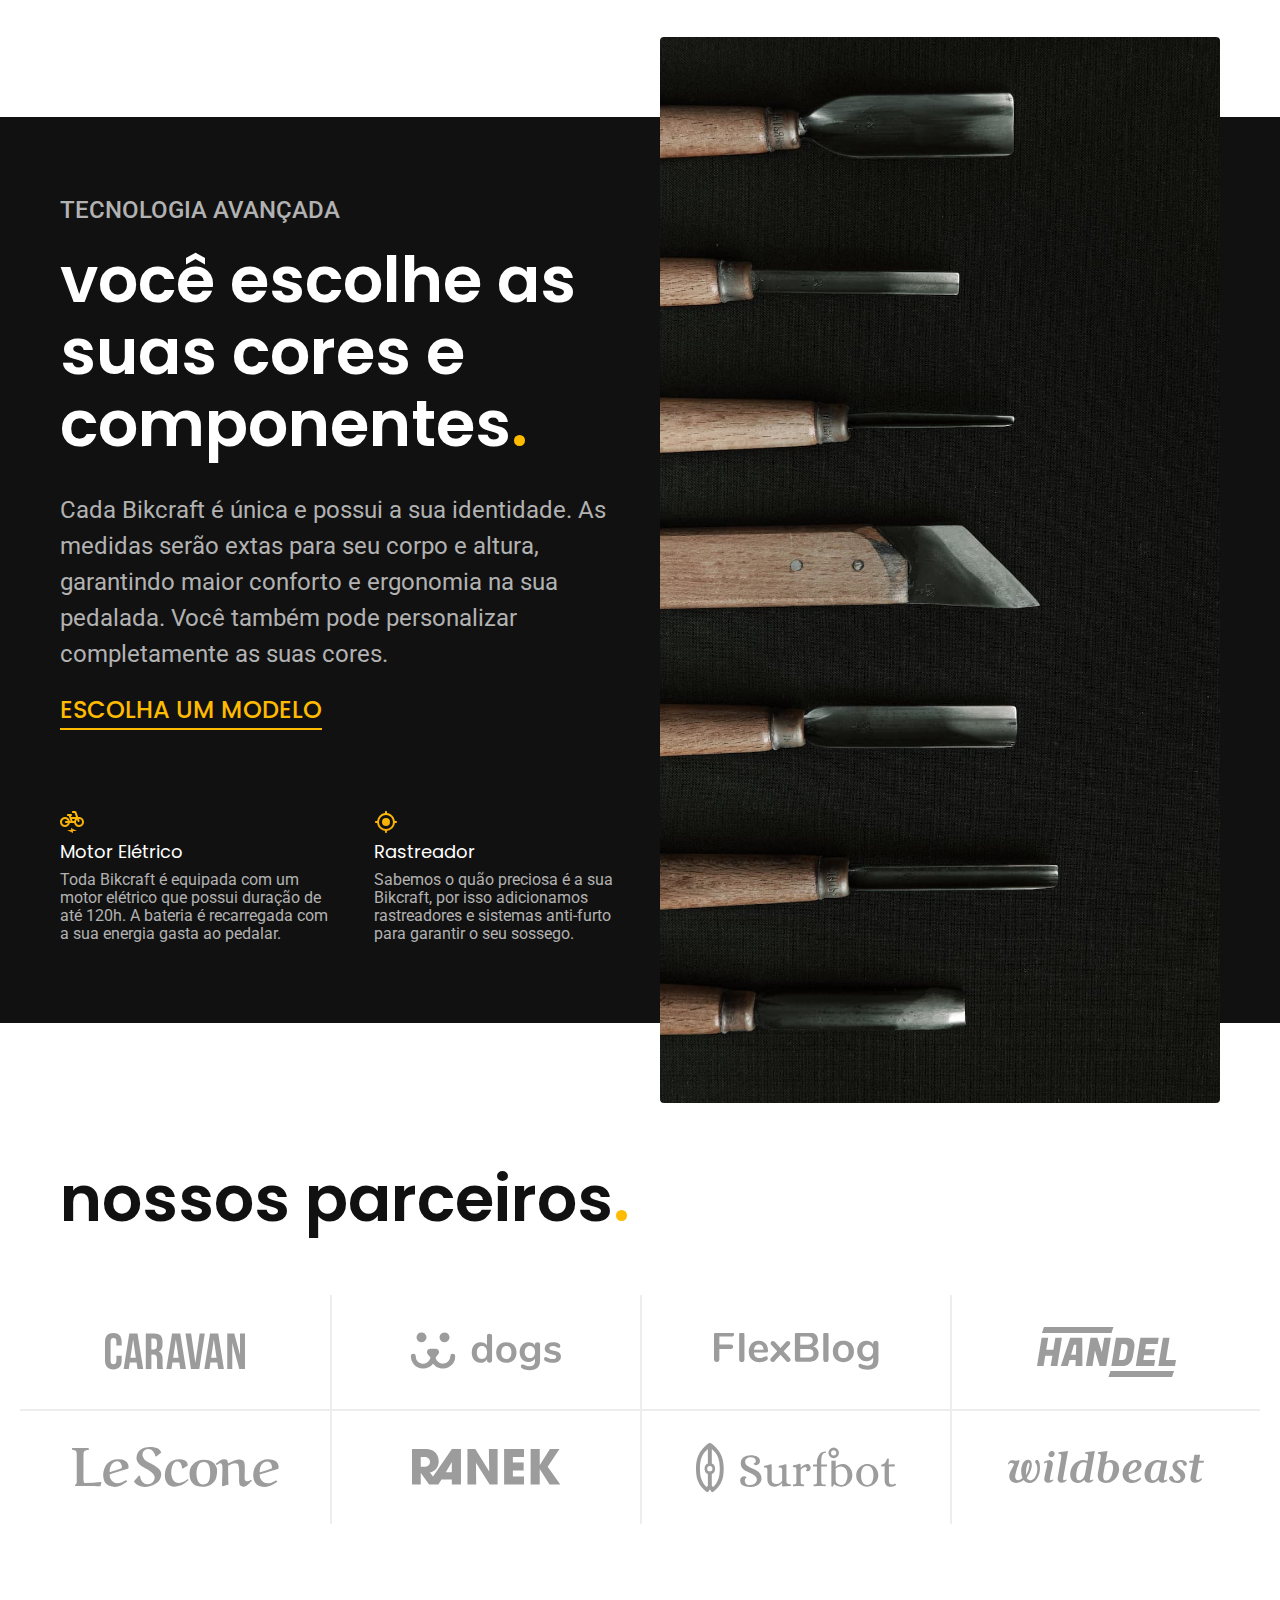
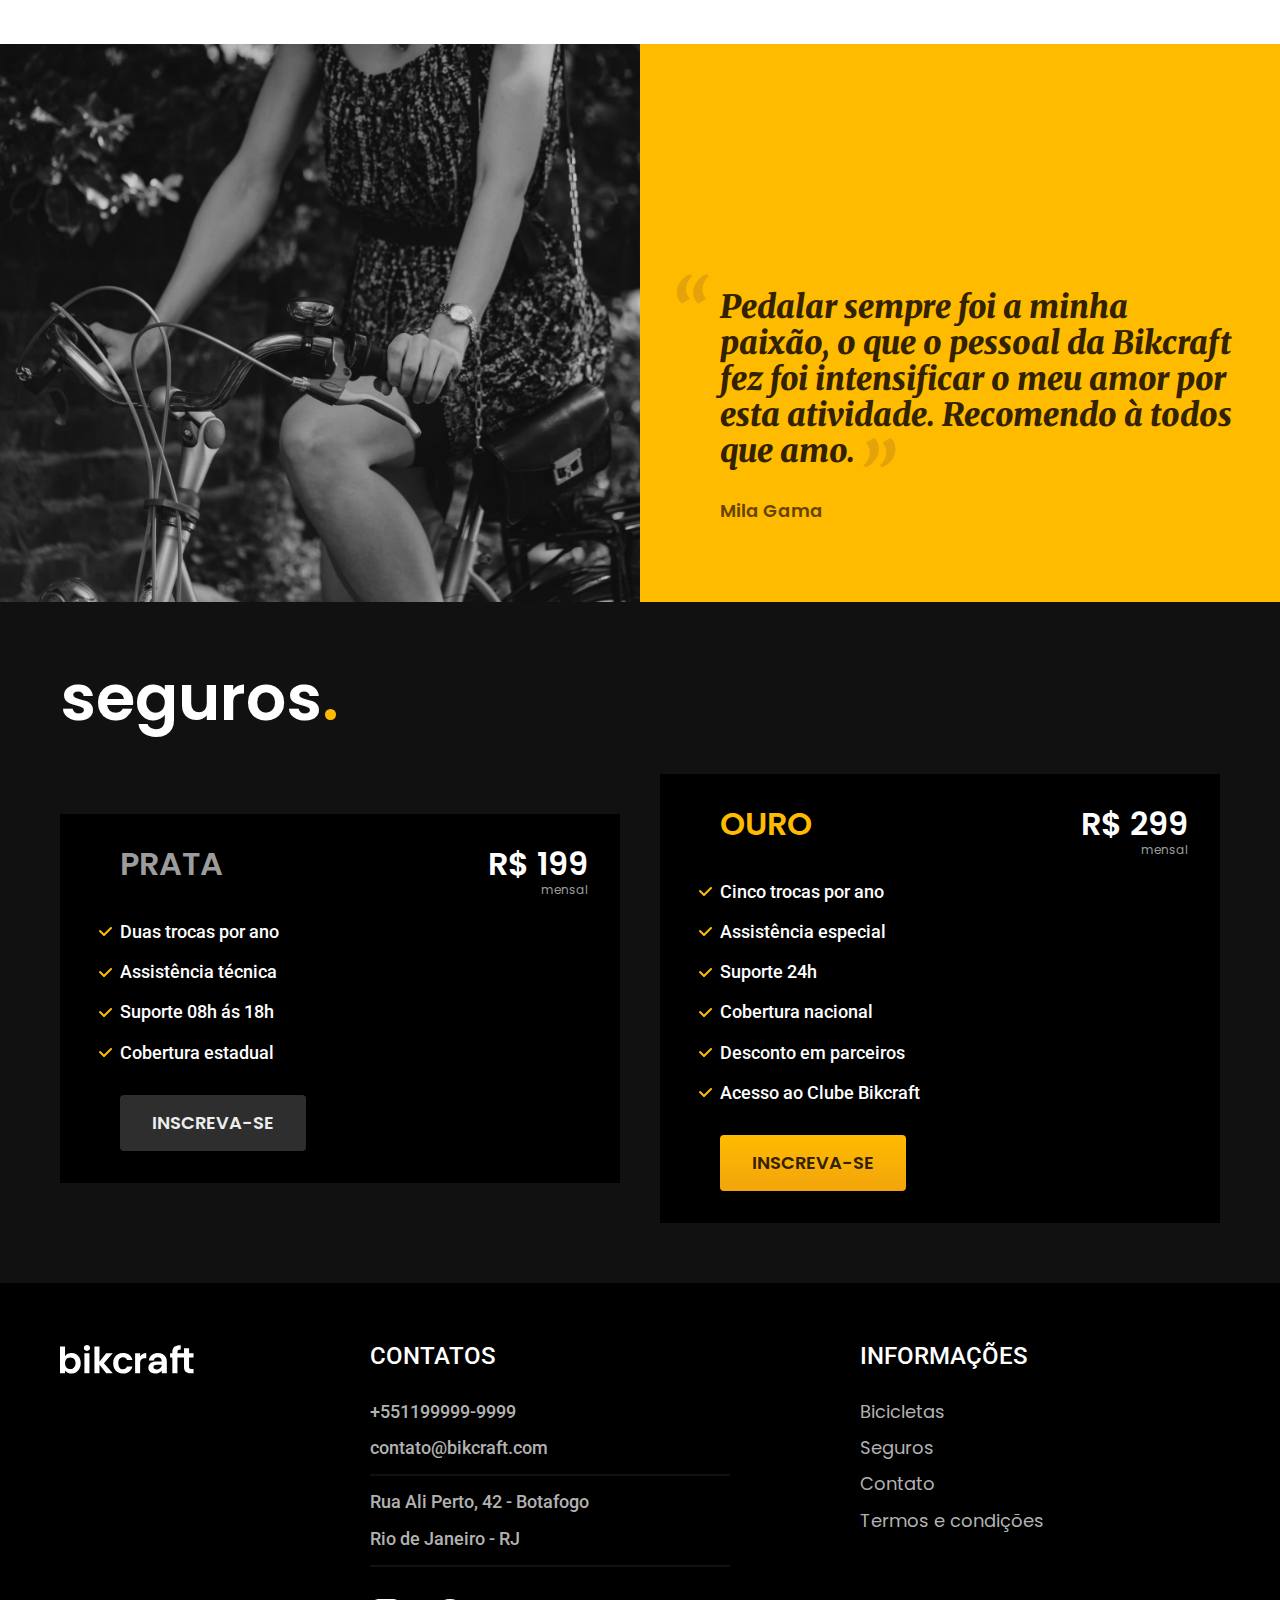
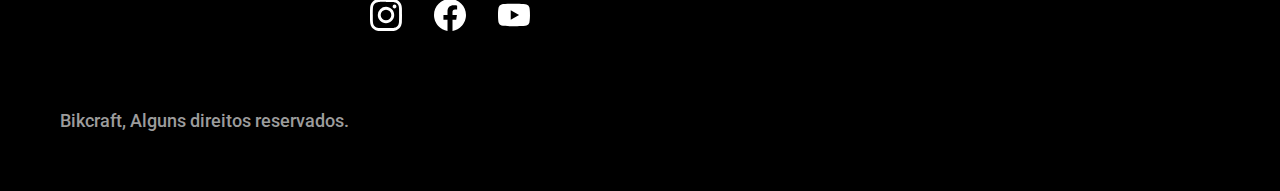
==== commit ec3883f4: "Página de termos e footer" ====
--- a/index.html
+++ b/index.html
@@ -26,6 +26,7 @@
       </nav>
     </div>
   </header>
+
   <main class="introducao-bg">
     <div class="introducao container">
       <div class="introducao-conteudo">
@@ -38,6 +39,7 @@
       </div>
     </div>
   </main>
+
   <article class="bicicletas-lista">
     <h2 class="font-1-xxl container">escolha a sua<span class="cor-p1">.</span></h2>
     <ul>
@@ -68,6 +70,7 @@
 
     </ul>
   </article>
+
   <article class="tecnologia-bg">
     <div class="tecnologia container">
       <div class="tecnologia-conteudo">
@@ -149,11 +152,45 @@
         </ul>
         <a class="btn" href="./orcamento.html">Inscreva-se</a>
       </div>
-
-
-
     </div>
   </article>
+
+  <footer class="footer-bg">
+    <div class="footer container">
+
+      <img src="/img/bikcraft.svg" alt="">
+
+      <div class="footer-contato">
+        <h3 class="font-2-l-b cor-0">Contatos</h3>
+        <ul class="cor-5 font-2-m">
+          <li><a href="tel:+5511958202534">+551199999-9999</a></li>
+          <li><a href="mailto:contato@bikcraft.com">contato@bikcraft.com</a></li>
+          <li>Rua Ali Perto, 42 - Botafogo</li>
+          <li>Rio de Janeiro - RJ</li>
+        </ul>
+
+        <div class="footer-redes">
+          <a href=""><img src="/img/redes/instagram.svg" alt=""></a>
+          <a href=""><img src="/img/redes/facebook.svg" alt=""></a>
+          <a href=""><img src="/img/redes/youtube.svg" alt=""></a>
+        </div>
+      </div>
+
+      <div class="footer-informacoes">
+        <h3 class="font-2-l-b cor-0">Informações</h3>
+        <nav>
+          <ul class="font-1-m cor-5">
+            <li><a href="./bicicletas.html">Bicicletas</a></li>
+            <li><a href="./seguros.html">Seguros</a></li>
+            <li><a href="./contato.html">Contato</a></li>
+            <li><a href="./termos.html">Termos e condições</a></li>
+          </ul>
+        </nav>
+      </div>
+      <p class="footer-copy font-2-m cor-6">Bikcraft, Alguns direitos reservados.</p>
+    </div>
+  </footer>
+
 </body>
 
 </html>--- a/css/style.css
+++ b/css/style.css
@@ -16,3 +16,6 @@
 
 /* seguros */
 @import url(/css/seguros/seguros.css);
+
+/* termos*/
+@import url(/css/termos/termos.css);
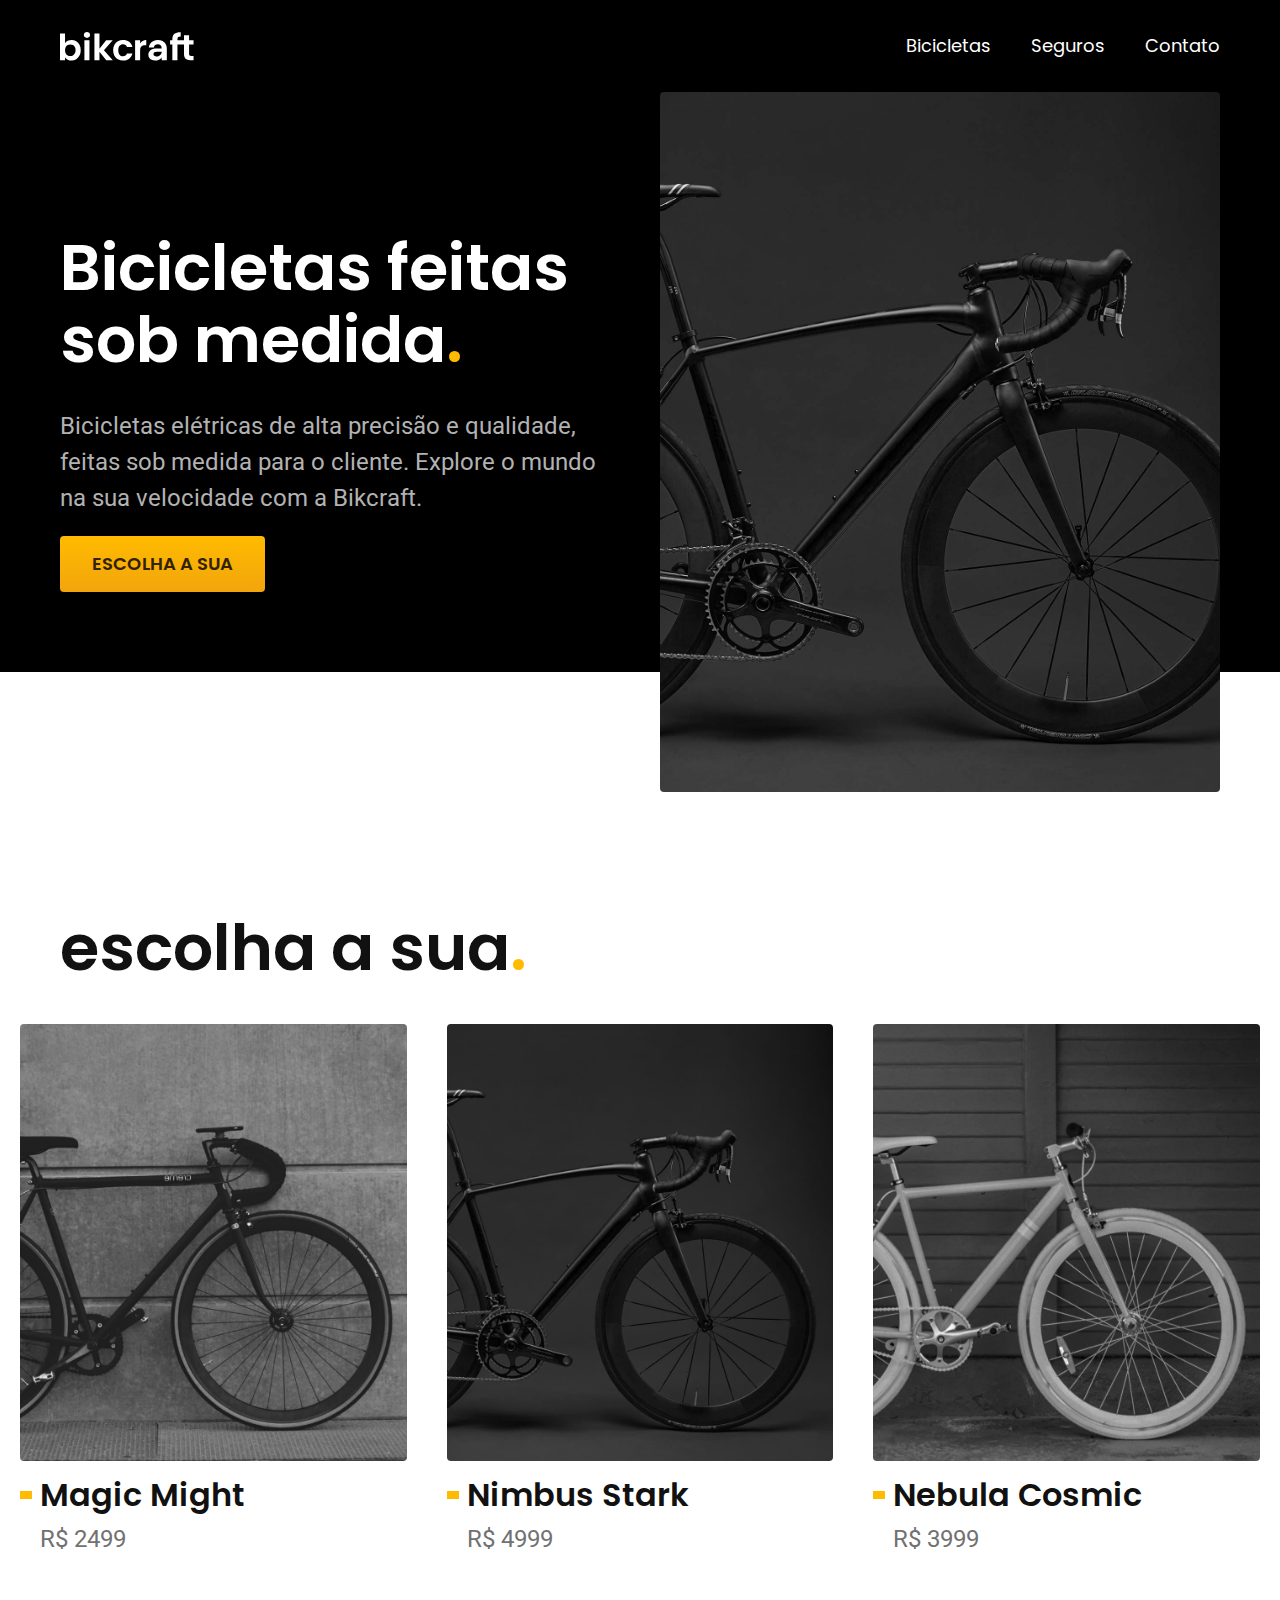
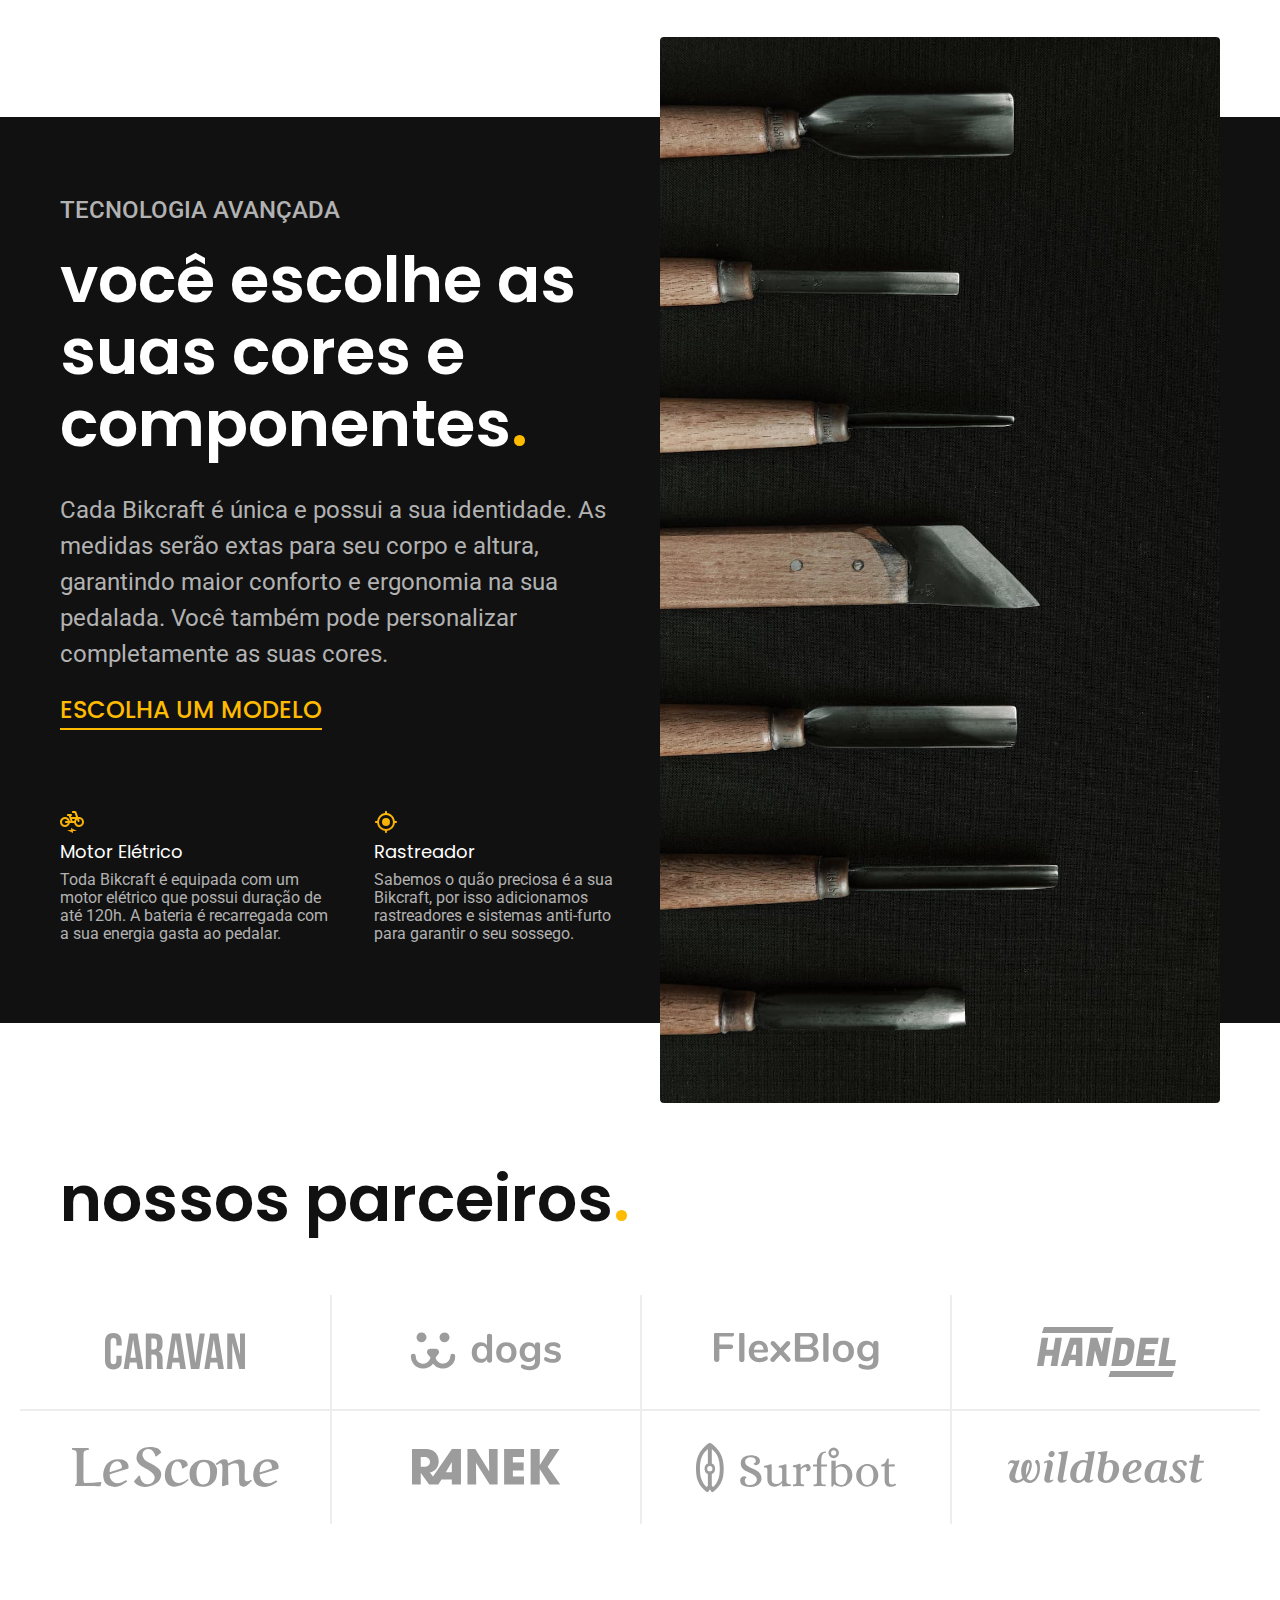
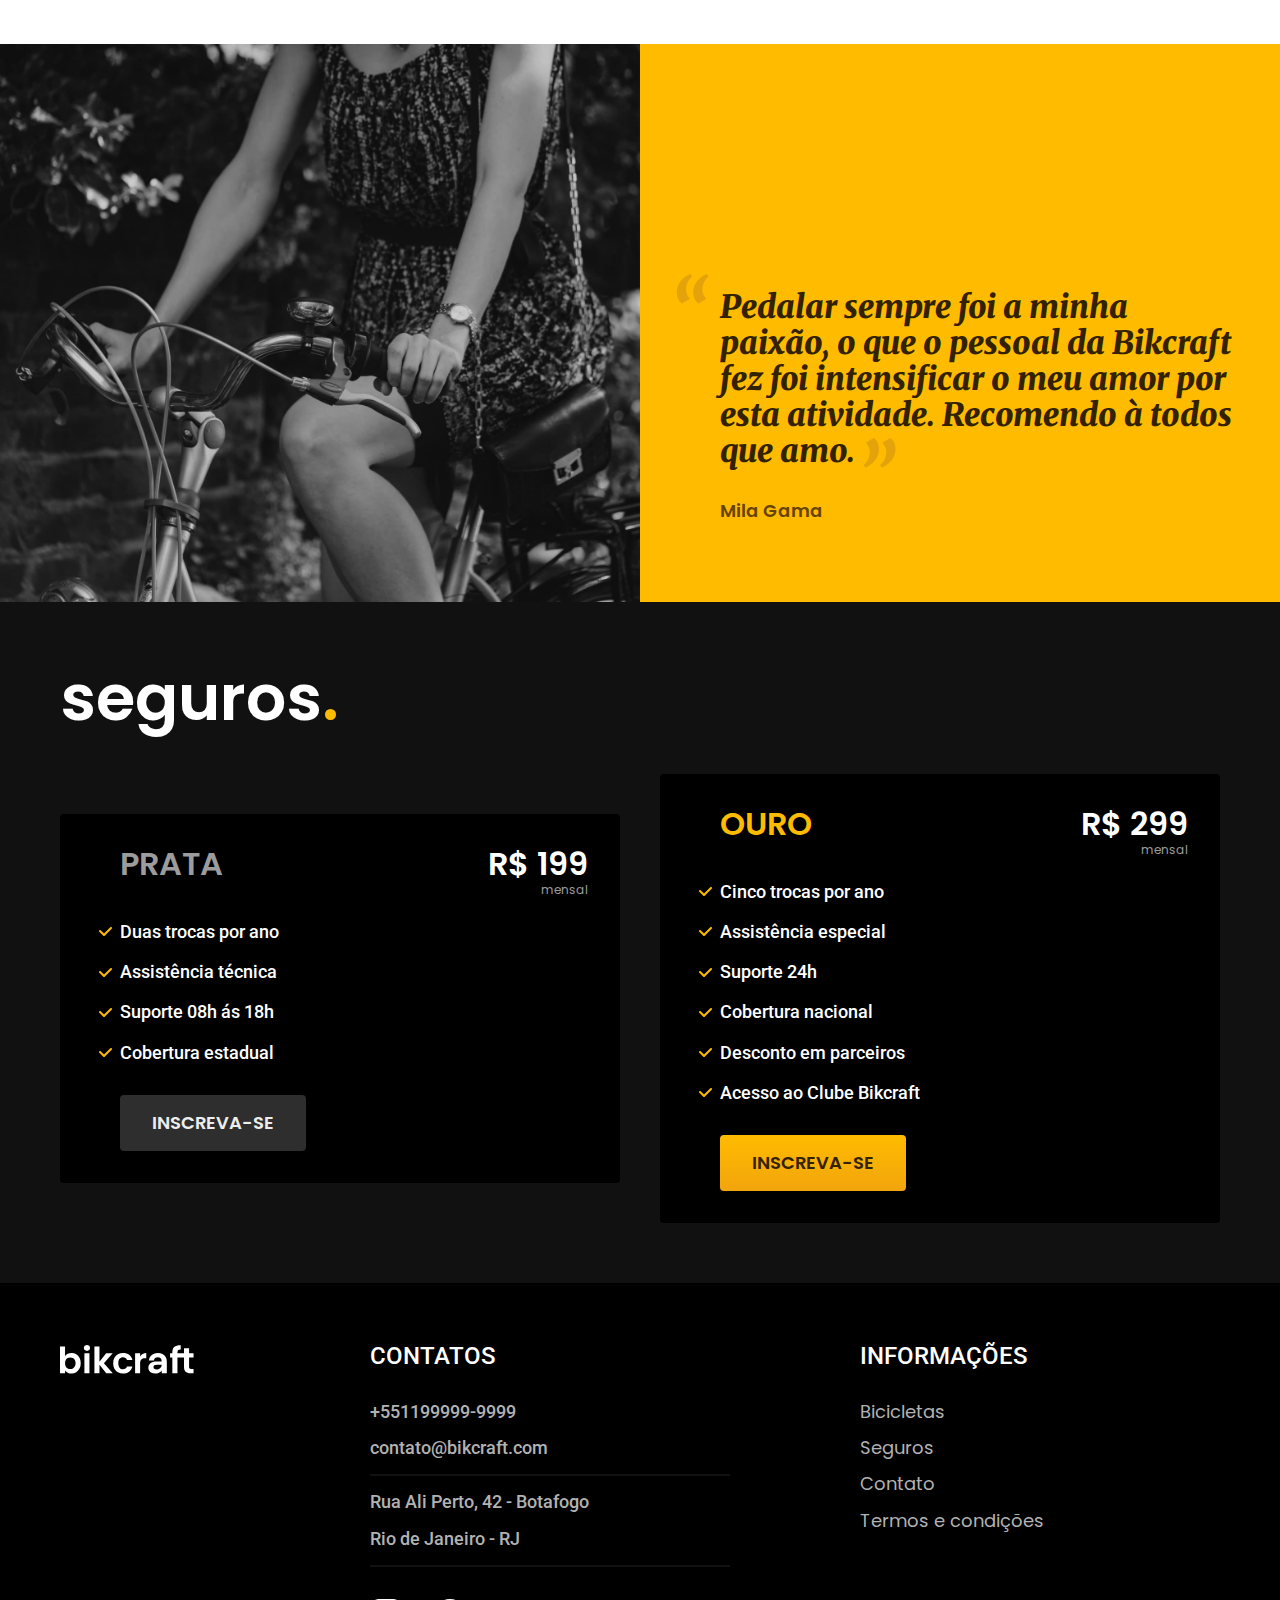
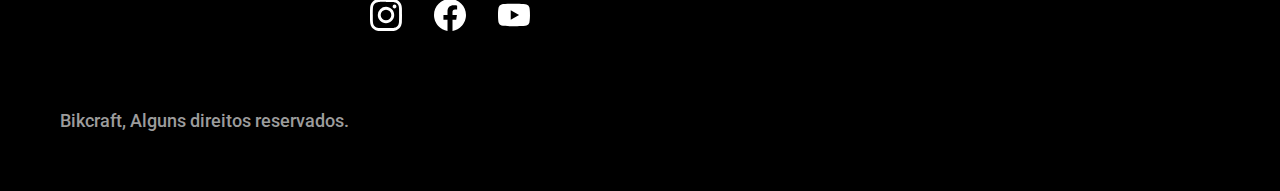
==== commit 34860972: "contatos pagina" ====
--- a/index.html
+++ b/index.html
@@ -6,7 +6,7 @@
   <meta name="viewport" content="width=device-width, initial-scale=1.0">
   <title>Bikcraft - Bicicletas Elétricas</title>
   <meta name="description" content="Bicicletas elétricas de alta precisão e qualidade, feitas sob medida para o cliente. Explore o mundo na sua velocidade com a Bikcraft.">
-  <link rel="stylesheet" href="./css/style.css">
+  <link rel="stylesheet" href="../css/style.css">
   <link rel="preconnect" href="https://fonts.googleapis.com">
   <link rel="preconnect" href="https://fonts.gstatic.com" crossorigin>
   <link href="https://fonts.googleapis.com/css2?family=Poppins:ital,wght@0,100;0,200;0,300;0,400;0,500;0,600;0,700;0,800;0,900;1,100;1,200;1,300;1,400;1,500;1,600;1,700;1,800;1,900&family=Roboto:ital,wght@0,100;0,300;0,400;0,500;0,700;0,900;1,100;1,300;1,400;1,500;1,700;1,900&display=swap" rel="stylesheet">
@@ -16,12 +16,12 @@
 <body>
   <header class="header-bg">
     <div class="header container">
-      <a href="./"><img src="/img/bikcraft.svg" alt=""></a>
+      <a href="./"><img src="../img/bikcraft.svg" alt=""></a>
       <nav aria-label="primaria">
         <ul class="header-menu cor-0 font-1-m">
-          <li><a href="./bicicletas.html">Bicicletas</a></li>
-          <li><a href="./seguros.html">Seguros</a></li>
-          <li><a href="./contato.html">Contato</a></li>
+          <li><a href="../bicicletas.html">Bicicletas</a></li>
+          <li><a href="../seguros.html">Seguros</a></li>
+          <li><a href="../contato.html">Contato</a></li>
         </ul>
       </nav>
     </div>
@@ -32,10 +32,10 @@
       <div class="introducao-conteudo">
         <h1 class="font-1-xxl">Bicicletas feitas sob medida<span class="cor-p1">.</span></h1>
         <p class="font-2-l cor-5">Bicicletas elétricas de alta precisão e qualidade, feitas sob medida para o cliente. Explore o mundo na sua velocidade com a Bikcraft.</p>
-        <a class="btn" href="./bicicletas.html">Escolha a sua</a>
+        <a class="btn" href="../bicicletas.html">Escolha a sua</a>
       </div>
       <div>
-        <img src="/img/fotos/introducao.jpg" alt="Bicicleta elétrica preta">
+        <img src="../img/fotos/introducao.jpg" alt="Bicicleta elétrica preta">
       </div>
     </div>
   </main>
@@ -45,24 +45,24 @@
     <ul>
 
       <li>
-        <a href="./bicicletas/magic.html">
-          <img src="/img/bicicletas/magic-home.jpg" alt="Bicicleta Preta">
+        <a href="../bicicletas/magic.html">
+          <img src="../img/bicicletas/magic-home.jpg" alt="Bicicleta Preta">
           <h3 class="font-1-xl">Magic Might</h3>
           <span class="font-2-l cor-8">R$ 2499</span>
         </a>
       </li>
 
       <li>
-        <a href="./bicicletas/nimbus.html">
-          <img src="/img/bicicletas/nimbus-home.jpg" alt="Bicicleta Preta">
+        <a href="../bicicletas/nimbus.html">
+          <img src="../img/bicicletas/nimbus-home.jpg" alt="Bicicleta Preta">
           <h3 class="font-1-xl">Nimbus Stark</h3>
           <span class="font-2-l cor-8">R$ 4999</span>
         </a>
       </li>
 
       <li>
-        <a href="./bicicletas/nebula.html">
-          <img src="/img/bicicletas/nebula-home.jpg" alt="Bicicleta Branca">
+        <a href="../bicicletas/nebula.html">
+          <img src="../img/bicicletas/nebula-home.jpg" alt="Bicicleta Branca">
           <h3 class="font-1-xl">Nebula Cosmic</h3>
           <span class="font-2-l cor-8">R$ 3999</span>
         </a>
@@ -77,17 +77,17 @@
         <span class="font-2-l-b cor-5">Tecnologia Avançada</span>
         <h2 class="font-1-xxl cor-0">você escolhe as suas cores e componentes<span class="cor-p1">.</span></h2>
         <p class="font-2-l cor-5">Cada Bikcraft é única e possui a sua identidade. As medidas serão extas para seu corpo e altura, garantindo maior conforto e ergonomia na sua pedalada. Você também pode personalizar completamente as suas cores.</p>
-        <a class="link" href="./bicicletas.html">Escolha um modelo</a>
+        <a class="link" href="../bicicletas.html">Escolha um modelo</a>
 
         <div class="tecnologia-vantagens">
           <div>
-            <img src="/img/icones/eletrica.svg" alt="">
+            <img src="../img/icones/eletrica.svg" alt="">
             <h3 class="font-1-m cor-0">Motor Elétrico</h3>
             <p class="font-2-s cor-5">Toda Bikcraft é equipada com um motor elétrico que possui duração de até 120h. A bateria é recarregada com a sua energia gasta ao pedalar.</p>
           </div>
 
           <div>
-            <img src="/img/icones/rastreador.svg" alt="">
+            <img src="../img/icones/rastreador.svg" alt="">
             <h3 class="font-1-m cor-0">Rastreador</h3>
             <p class="font-2-s cor-5">Sabemos o quão preciosa é a sua Bikcraft, por isso adicionamos rastreadores e sistemas anti-furto para garantir o seu sossego.</p>
           </div>
@@ -101,20 +101,20 @@
   <section class="parceiros">
     <h2 class="font-1-xxl container">nossos parceiros<span class="cor-p1">.</span></h2>
     <ul>
-      <li><img src="/img/parceiros/caravan.svg" alt="caravan"></li>
-      <li><img src="/img/parceiros/dogs.svg" alt="dogs"></li>
-      <li><img src="/img/parceiros/flexblog.svg" alt="flexblog"></li>
-      <li><img src="/img/parceiros/handel.svg" alt="hendel"></li>
-      <li><img src="/img/parceiros/lescone.svg" alt="lescone"></li>
-      <li><img src="/img/parceiros/ranek.svg" alt="ranek"></li>
-      <li><img src="/img/parceiros/surfbot.svg" alt="surfbot"></li>
-      <li><img src="/img/parceiros/wildbeast.svg" alt="wildbeast"></li>
+      <li><img src="../img/parceiros/caravan.svg" alt="caravan"></li>
+      <li><img src="../img/parceiros/dogs.svg" alt="dogs"></li>
+      <li><img src="../img/parceiros/flexblog.svg" alt="flexblog"></li>
+      <li><img src="../img/parceiros/handel.svg" alt="hendel"></li>
+      <li><img src="../img/parceiros/lescone.svg" alt="lescone"></li>
+      <li><img src="../img/parceiros/ranek.svg" alt="ranek"></li>
+      <li><img src="../img/parceiros/surfbot.svg" alt="surfbot"></li>
+      <li><img src="../img/parceiros/wildbeast.svg" alt="wildbeast"></li>
     </ul>
 
   </section>
 
   <section aria-label="depoimento" class="depoimento">
-    <div class="depoimento-img"><img src="/img/fotos/depoimento.jpg" alt="Garota pedalando uma bikcraft"></div>
+    <div class="depoimento-img"><img src="../img/fotos/depoimento.jpg" alt="Garota pedalando uma bikcraft"></div>
     <div class="depoimento-conteudo">
       <blockquote class="font-1-xl cor-p5">
         <p class="depoimento-texto">Pedalar sempre foi a minha paixão, o que o pessoal da Bikcraft fez foi intensificar o meu amor por esta atividade. Recomendo à todos que amo.</p>
@@ -136,7 +136,7 @@
           <li>Suporte 08h ás 18h</li>
           <li>Cobertura estadual</li>
         </ul>
-        <a class="btn secundario" href="./orcamento.html">Inscreva-se</a>
+        <a class="btn secundario" href="../orcamento.html">Inscreva-se</a>
       </div>
 
       <div class="seguros-item">
@@ -150,7 +150,7 @@
           <li>Desconto em parceiros</li>
           <li>Acesso ao Clube Bikcraft</li>
         </ul>
-        <a class="btn" href="./orcamento.html">Inscreva-se</a>
+        <a class="btn" href="../orcamento.html">Inscreva-se</a>
       </div>
     </div>
   </article>
@@ -158,7 +158,7 @@
   <footer class="footer-bg">
     <div class="footer container">
 
-      <img src="/img/bikcraft.svg" alt="">
+      <img src="../img/bikcraft.svg" alt="">
 
       <div class="footer-contato">
         <h3 class="font-2-l-b cor-0">Contatos</h3>
@@ -170,9 +170,9 @@
         </ul>
 
         <div class="footer-redes">
-          <a href=""><img src="/img/redes/instagram.svg" alt=""></a>
-          <a href=""><img src="/img/redes/facebook.svg" alt=""></a>
-          <a href=""><img src="/img/redes/youtube.svg" alt=""></a>
+          <a href=""><img src="../img/redes/instagram.svg" alt=""></a>
+          <a href=""><img src="../img/redes/facebook.svg" alt=""></a>
+          <a href=""><img src="../img/redes/youtube.svg" alt=""></a>
         </div>
       </div>
 
@@ -180,10 +180,10 @@
         <h3 class="font-2-l-b cor-0">Informações</h3>
         <nav>
           <ul class="font-1-m cor-5">
-            <li><a href="./bicicletas.html">Bicicletas</a></li>
-            <li><a href="./seguros.html">Seguros</a></li>
-            <li><a href="./contato.html">Contato</a></li>
-            <li><a href="./termos.html">Termos e condições</a></li>
+            <li><a href="../bicicletas.html">Bicicletas</a></li>
+            <li><a href="../seguros.html">Seguros</a></li>
+            <li><a href="../contato.html">Contato</a></li>
+            <li><a href="../termos.html">Termos e condições</a></li>
           </ul>
         </nav>
       </div>
--- a/css/style.css
+++ b/css/style.css
@@ -1,6 +1,7 @@
 @import url(/css/global/global.css);
 @import url(/css/global/header.css);
 @import url(/css/global/footer.css);
+@import url(/css/utilidades/formulario.css);
 
 /* utilidades */
 @import url(/css/utilidades/componentes.css);
@@ -9,13 +10,25 @@
 
 /* home */
 @import url(/css/home/introducao.css);
-@import url(/css/home/bicicletas.css);
+@import url(/css/home/bicicletas-lista.css);
 @import url(/css/home/tecnologia.css);
 @import url(/css/home/parceiros.css);
 @import url(/css/home/depoimento.css);
 
 /* seguros */
 @import url(/css/seguros/seguros.css);
+@import url(/css/seguros/vantagens.css);
+@import url(/css/seguros/perguntas.css);
 
 /* termos*/
 @import url(/css/termos/termos.css);
+
+@import url(/css/bicicletas/bicicletas.css);
+
+/*bicicleta*/
+@import url(../bicicletas/bicicleta.css);
+@import url(/bicicletas/seguro.css);
+
+/*contato*/
+@import url(/css/contato/contatos.css);
+@import url(/css/contato/lojas.css);
